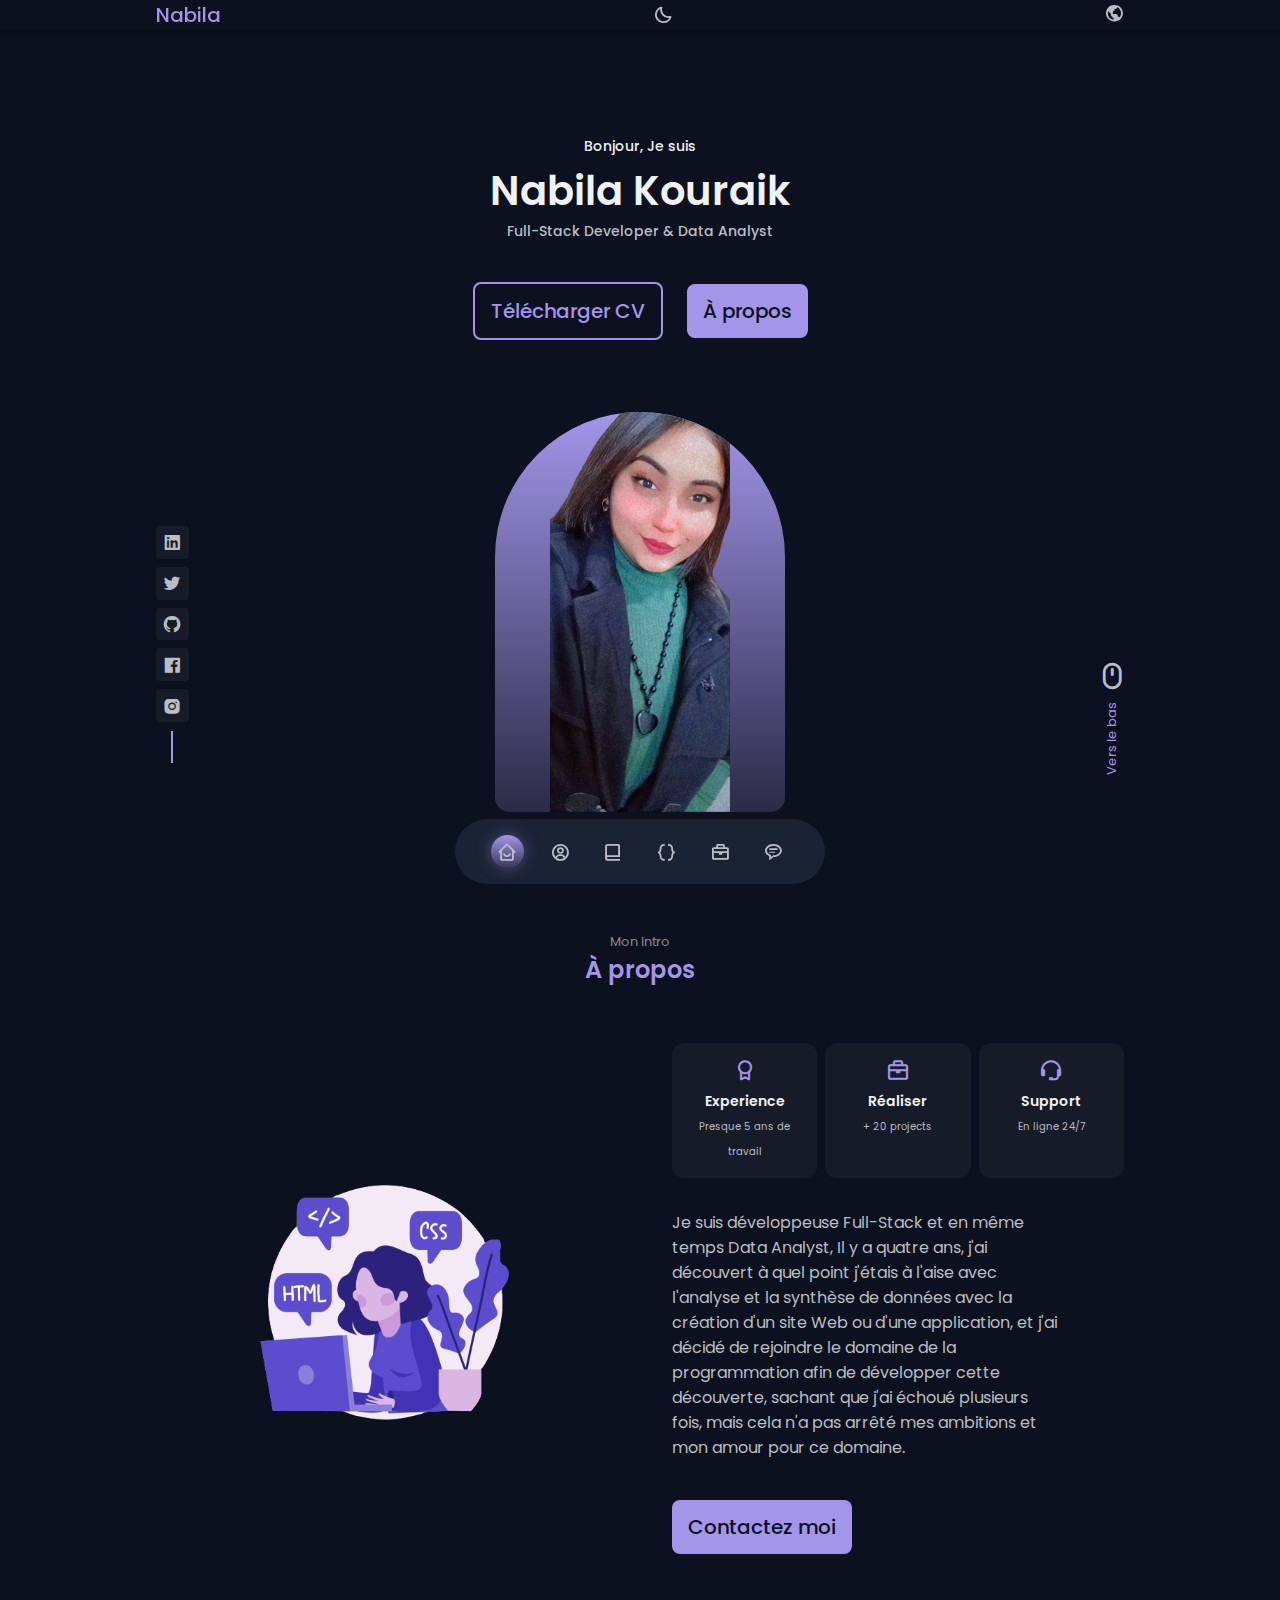
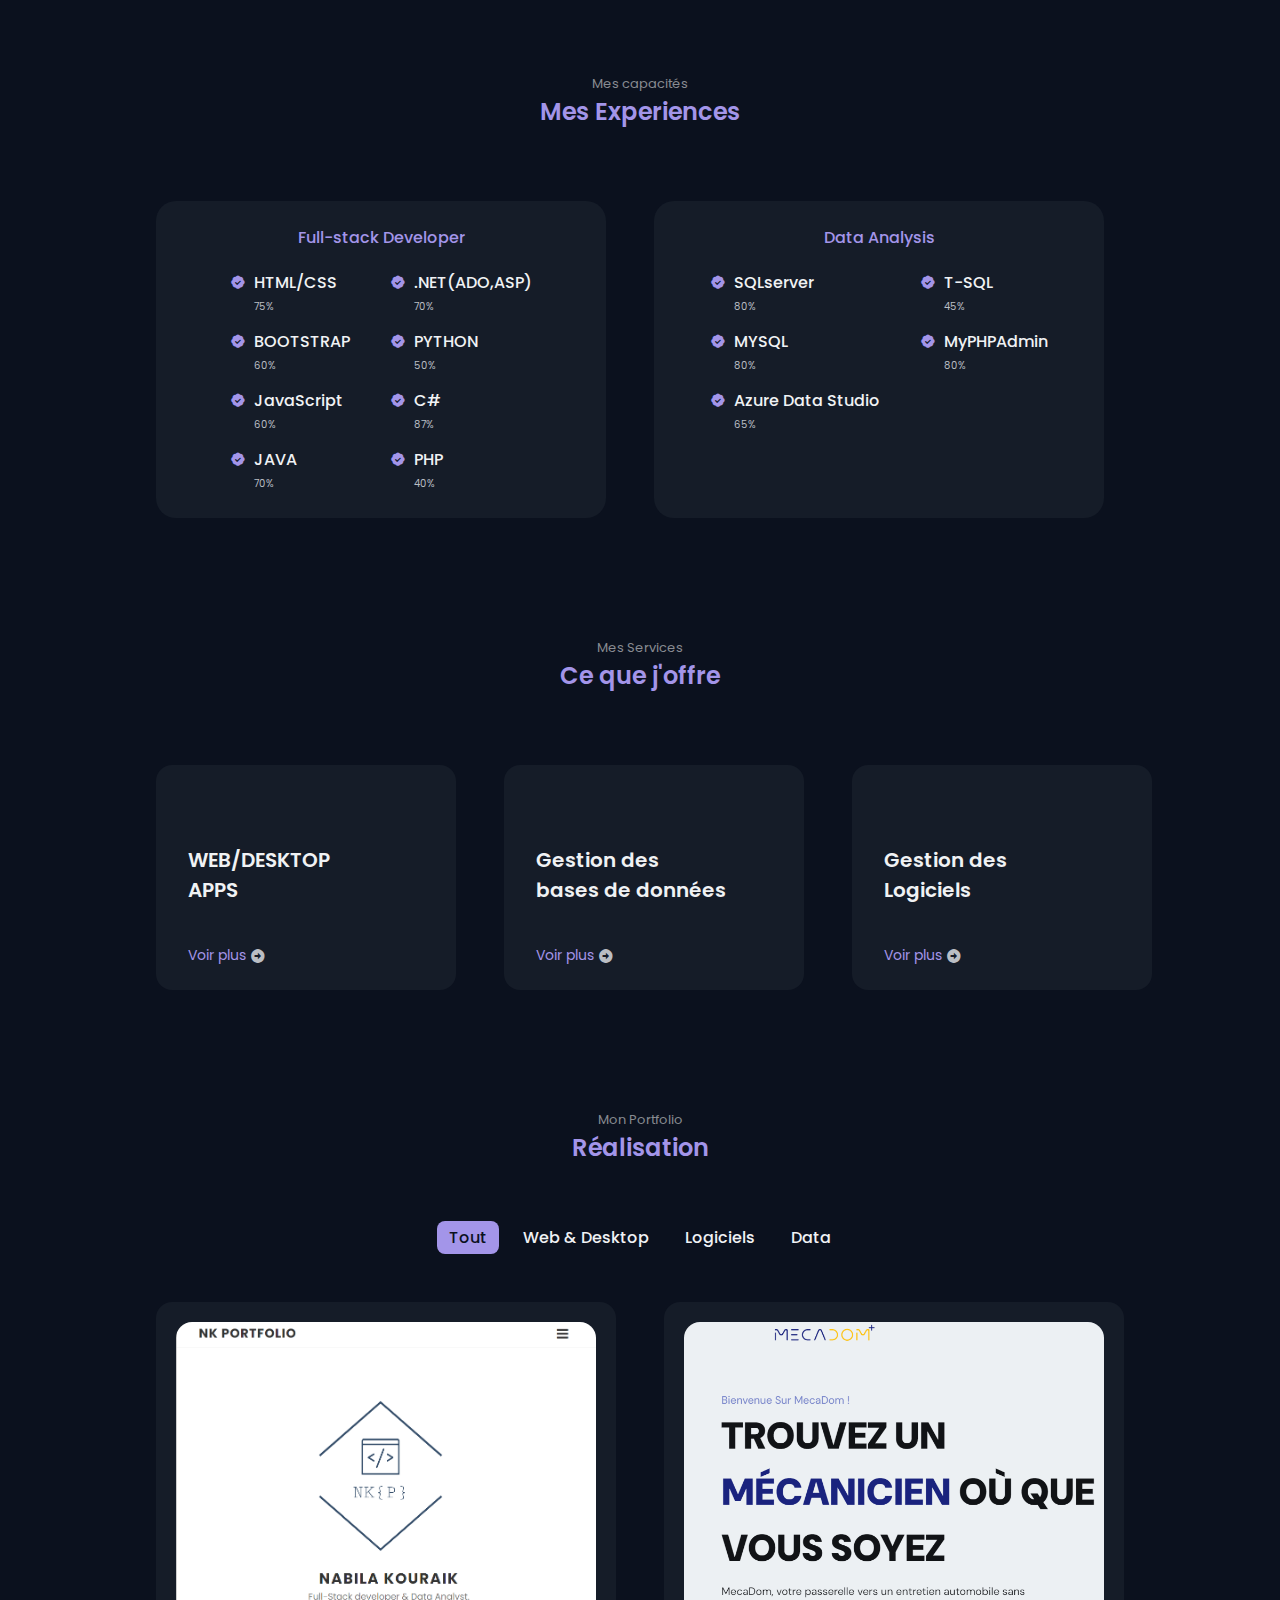
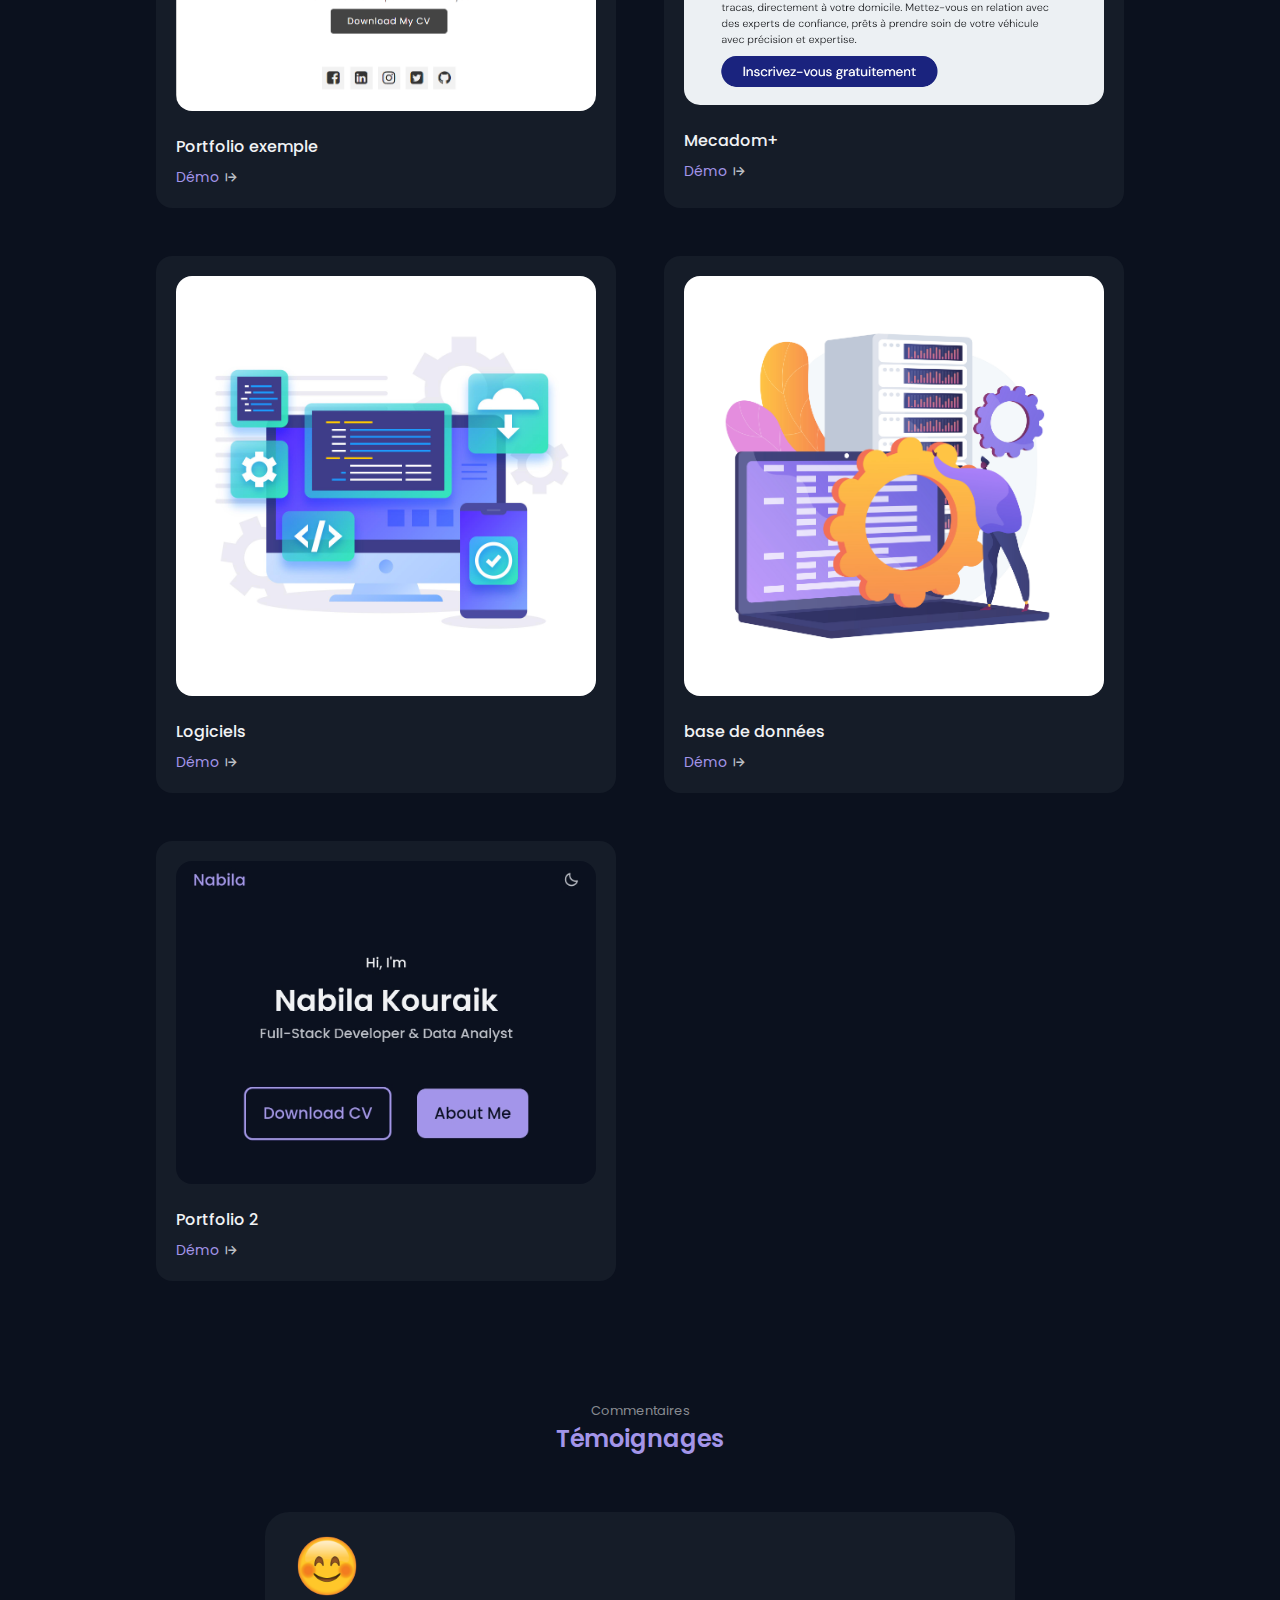
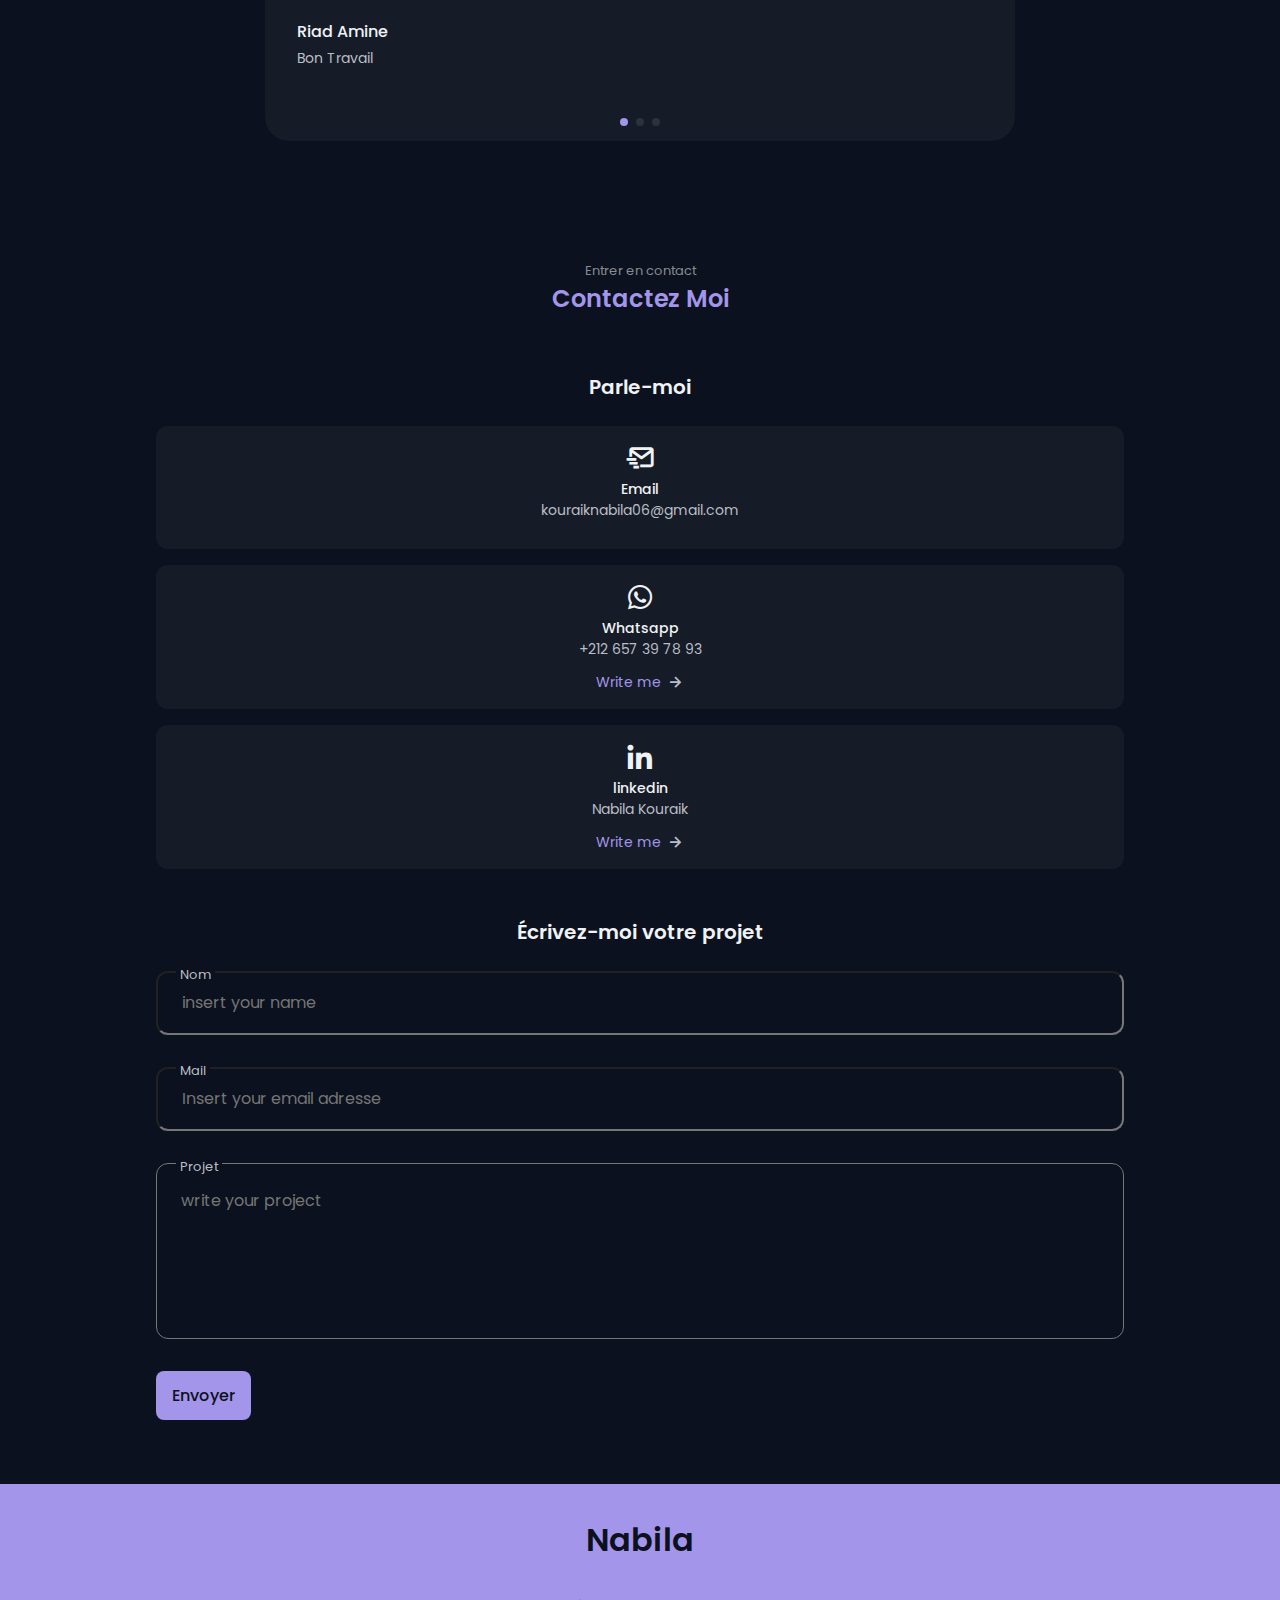
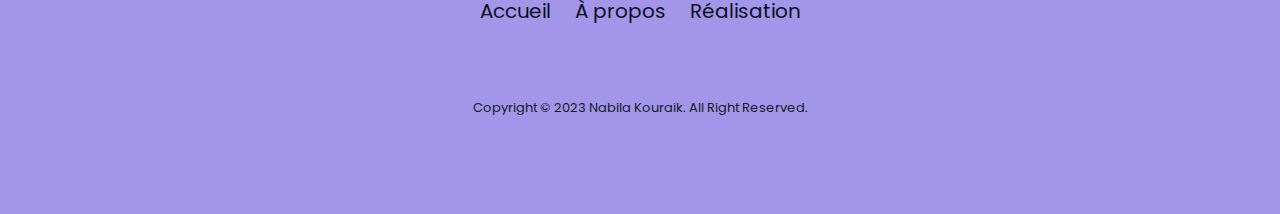
==== index_FR.html @ 8a1115d2 "last version" ====
<!DOCTYPE html>
<html>
<head>
    <meta charset='utf-8'>
    <meta http-equiv='X-UA-Compatible' content='IE=edge'>
    <title>Nabila Kouraik </title>
    <!--icons link (Boxicons) -->
    <link href='https://unpkg.com/boxicons@2.1.4/css/boxicons.min.css' rel='stylesheet'>

    <!-- swiperjs.com -->
    <link
  rel="stylesheet"
  href="https://cdn.jsdelivr.net/npm/swiper@10/swiper-bundle.min.css"
    />

   <script src="https://cdn.jsdelivr.net/npm/swiper@10/swiper-bundle.min.js"></script>

    <meta name='viewport' content='width=device-width, initial-scale=1'>
    <!--CSS-->
    <link rel='stylesheet' type='text/css' media='screen' href='style.css'>
    
</head>
<body>
    <!-- header -->
    <header class="header scroll-header" id="header">
        <nav class="nav container">
            <a href="#" class="nav__logo">Nabila</a>
            <!-- menu -->
            <div class="nav__menu">
                <ul class="nav__list">
                    <li class="nav__item">
                        <a href="#home" class="nav__link active-link">
                            <i class='bx bx-home-smile'></i>
                        </a>
                    </li>

                    <li class="nav__item">
                        <a href="#about" class="nav__link">
                            <i class='bx bx-user-circle'></i>
                        </a>
                    </li>

                    <li class="nav__item">
                        <a href="#skills" class="nav__link">
                            <i class='bx bx-book-alt'></i>
                        </a>
                    </li>

                    <li class="nav__item">
                        <a href="#services" class="nav__link">
                            <i class='bx bx-code-curly'></i>
                        </a>
                    </li>
                    
                    <li class="nav__item">
                        <a href="#work" class="nav__link">
                            <i class='bx bx-briefcase'></i>
                        </a>
                    </li>

                    <li class="nav__item">
                        <a href="#contact" class="nav__link">
                            <i class='bx bx-message-rounded-detail' ></i>
                        </a>
                    </li>
                </ul>
            </div>

            <!-- switch mode -->

            <i class='bx bx-moon change-theme' id="theme-button"></i>

            <!--switch langue-->
            <a href="index.html"><i class='bx bx-world'></i></a>

        </nav>
    </header>

    <!-- main -->
    <main class="main">
        <!-- home -->
        <section class="home section" id="home">
            <div class="home__container container grid">
                <!-- description -->
                <div class="home__data">
                    <span class="home__greeting">Bonjour, Je suis </span>
                    <h1 class="home__name">Nabila Kouraik</h1>
                    <h3 class="home__education">Full-Stack Developer & Data Analyst</h3>

                    <div class="home__buttons">
                        <a href="cvNABILAKOURAIK.pdf" download="" class="button button--ghost">
                            Télécharger CV </a>
                        <a href="#about" class="button">À propos</a>

                    </div>
                </div>

                <!-- PROFILE -->
                <div class="home__handle">
                    <img src="images/PROFILE.png" alt="ME" class="home__img">
                </div>
                  <!-- social media -->
                <div class="home__social">
                    <a href="https://www.linkedin.com/in/nabila-kouraik-6573691aa/" target="_blank" class="home__social-link"> 
                        <i class='bx bxl-linkedin-square'></i>
                    </a>
                    <a href="https://twitter.com/kouraik_nabila" target="_blank" class="home__social-link">
                        <i class='bx bxl-twitter'></i>
                    </a>
                    <a href="https://github.com/Kouraik-Nabila" target="_blank" class="home__social-link">
                        <i class='bx bxl-github'></i>
                    </a>
                    <a href="https://web.facebook.com/nabila.kouraik0000" target="_blank" class="home__social-link">
                        <i class='bx bxl-facebook-square' ></i>
                    </a>
                    <a href="https://www.instagram.com/kouraik_nabila/" target="_blank" class="home__social-link">
                        <i class='bx bxl-instagram-alt'></i>
                    </a>
                </div>
                   <!-- scroll -->
                <a href="#about" class="home__scroll">
                    <i class='bx bx-mouse home__scroll-icon'></i>
                    <span class="home__scroll-name">
                        Vers le bas</span>
                </a>
            </div>
        </section>
        <!-- about -->
        <section class="about section" id="about">
            <span class="section__subtitle">Mon Intro</span>
            <h2 class="section__title">À propos </h2>

            <div class="about__container container grid">
                <img src="images/about.png" class="about__img">

                <div class="about__data">
                    <div class="about__info">
                        <div class="about__box">
                              <!-- info -->
                            <i class='bx bx-award about__icon'></i>
                            <h3 class="about__title"> Experience </h3>
                            <span class="about__subtitle"> Presque 5 ans de travail</span>
                        </div>

                        <div class="about__box">
                            <i class='bx bx-briefcase about__icon'></i>
                            <h3 class="about__title">Réaliser</h3>
                            <span class="about__subtitle"> + 20 projects
                        </span>
                        </div>

                        <div class="about__box">
                            <i class='bx bx-support about__icon'></i>
                            <h3 class="about__title">Support</h3>
                            <span class="about__subtitle"> En ligne 24/7
                        </span>
                        </div>
                    </div>

                    <!-- description -->

                    <p class="about__description">
                        Je suis développeuse Full-Stack et en même temps Data Analyst,
                        Il y a quatre ans, j'ai découvert à quel point j'étais à l'aise avec l'analyse et la synthèse de données avec la création d'un site Web ou d'une application,
                        et j'ai décidé de rejoindre le domaine de la programmation afin de développer cette découverte, sachant que j'ai échoué plusieurs fois,
                        mais cela n'a pas arrêté mes ambitions et mon amour pour ce domaine.
                    </p>

                    <a href="#contact" class="button">Contactez moi  </a>

                </div>
            </div>
        </section>
        <!-- skills -->
        <section class="skills section" id="skills">
            <span class="section__subtitle">
                Mes capacités</span>
            <h2 class="section__title">Mes Experiences</h2> 

            <div class="skills__container container grid ">

                <!-- Full-Stack -->
                <div class="skills__content">
                    <h3 class="skills__title">Full-stack Developer</h3>
                    <div class="skills__box">
                        <div class="skills__group">
                            <div class="skills__data">
                                <i class='bx bxs-badge-check'></i>

                                <div>
                                    <h3 class="skills__name">HTML/CSS</h3>
                                    <span class="skills__level">75%</span>
                                </div>
                            </div>

                            <div class="skills__data">
                                <i class='bx bxs-badge-check'></i>

                                <div>
                                    <h3 class="skills__name">BOOTSTRAP</h3>
                                    <span class="skills__level">60%</span>
                                </div>
                            </div>

                            <div class="skills__data">
                                <i class='bx bxs-badge-check'></i>

                                <div>
                                    <h3 class="skills__name">JavaScript</h3>
                                    <span class="skills__level">60%</span>
                                </div>
                            </div>

                            <div class="skills__data">
                                <i class='bx bxs-badge-check'></i>

                                <div>
                                    <h3 class="skills__name">JAVA</h3>
                                    <span class="skills__level">70%</span>
                                </div>
                            </div>

                            
                        </div>

                        <div class="skills__group">
                            <div class="skills__data">
                                <i class='bx bxs-badge-check'></i>

                                <div>
                                    <h3 class="skills__name">.NET(ADO,ASP)</h3>
                                    <span class="skills__level">70%</span>
                                </div>
                            </div>

                            <div class="skills__data">
                                <i class='bx bxs-badge-check'></i>

                                <div>
                                    <h3 class="skills__name">PYTHON</h3>
                                    <span class="skills__level">50%</span>
                                </div>
                            </div>

                            <div class="skills__data">
                                <i class='bx bxs-badge-check'></i>

                                <div>
                                    <h3 class="skills__name">C#</h3>
                                    <span class="skills__level">87%</span>
                                </div>
                            </div>

                            <div class="skills__data">
                                <i class='bx bxs-badge-check'></i>

                                <div>
                                    <h3 class="skills__name">PHP</h3>
                                    <span class="skills__level">40%</span>
                                </div>
                            </div>

                        </div>
                    </div>
                </div>

                <!-- data -->


                <div class="skills__content">
                    <h3 class="skills__title">Data Analysis</h3>
                    <div class="skills__box">
                        <div class="skills__group">
                            <div class="skills__data">
                                <i class='bx bxs-badge-check'></i>

                                <div>
                                    <h3 class="skills__name">SQLserver</h3>
                                    <span class="skills__level">80%</span>
                                </div>
                            </div>

                            <div class="skills__data">
                                <i class='bx bxs-badge-check'></i>

                                <div>
                                    <h3 class="skills__name">MYSQL</h3>
                                    <span class="skills__level">80%</span>
                                </div>
                            </div>

                            <div class="skills__data">
                                <i class='bx bxs-badge-check'></i>

                                <div>
                                    <h3 class="skills__name">Azure Data Studio</h3>
                                    <span class="skills__level">65%</span>
                                </div>
                            </div>
                        </div>

                        <div class="skills__group">
                            <div class="skills__data">
                                <i class='bx bxs-badge-check'></i>

                                <div>
                                    <h3 class="skills__name">T-SQL</h3>
                                    <span class="skills__level">45%</span>
                                </div>
                            </div>

                            <div class="skills__data">
                                <i class='bx bxs-badge-check'></i>

                                <div>
                                    <h3 class="skills__name">MyPHPAdmin</h3>
                                    <span class="skills__level">80%</span>
                                </div>
                            </div>
                        </div>
                    </div>
                </div>

            </div>
        </section>
        <!-- services -->
        <section class="services section" id="services" >
            <span class="section__subtitle">Mes Services</span>
            <h2 class="section__title">
                Ce que j'offre</h2>

          <div class="services__container container grid">
            <div class="services__card">
                <h3 class="services__title">WEB/DESKTOP <br> APPS</h3>
                <span class="services__button">Voir plus
 
                    <i class='bx bxs-right-arrow-circle services__icon'></i>
                </span>

                <div class="services__modal">
                    <div class="services__modal-content">
                        <i class='bx bx-x services__modal-close'></i>
                        <h3 class="services__modal-title">WEB/DESKTOP APPS</h3>
                        <p class="services__modal-description">
                            Analyser, maintenir,
                            construire et installer vos Applications dans les meilleures conditions en utilisant les dernières technologies et attachées à vos données.
                        </p>
                    </div>
                </div>

            </div>

            <div class="services__card">
                <h3 class="services__title">Gestion des  <br> bases de données</h3>
                <span class="services__button">Voir plus
 
                    <i class='bx bxs-right-arrow-circle services__icon'></i>
                </span>

                <div class="services__modal">
                    <div class="services__modal-content">
                        <i class='bx bx-x services__modal-close'></i>
                        <h3 class="services__modal-title">Gestion des bases de données </h3>
                        <p class="services__modal-description">
                            Collecter, conserver et utiliser les données en toute sécurité,
                             de manière efficace et rentable.
                        </p>
                    </div>
                </div>
            </div>

            <div class="services__card">
                <h3 class="services__title">Gestion des <br> Logiciels</h3>
                <span class="services__button">Voir plus
 
                    <i class='bx bxs-right-arrow-circle services__icon'></i>
                </span>

                <div class="services__modal">
                    <div class="services__modal-content">
                        <i class='bx bx-x services__modal-close'></i>
                        <h3 class="services__modal-title">Gestion des logiciels</h3>
                        <p class="services__modal-description">
                            Gérer, améliorer et sécuriser votre Entreprise et vos Logiciels.

                        </p>
                    </div>
                </div>
            </div>

          </div>
        </section>

        <!-- work -->
        <section class="work section" id="work">
            <span class="section__subtitle">Mon Portfolio</span>
            <h2 class="section__title">Réalisation</h2>

            <div class="work__filters">
                <span class=" work__item active-work" data-filter='all'>Tout</span>
                <span class="work__item " data-filter='.web-desktop'>Web & Desktop</span>
                <span class="work__item " data-filter='.logiciels'>Logiciels</span>
                <span class="work__item " data-filter='.data'>Data</span>
            </div>

            <div class="work__container container grid">
                <div class="work__card mix web-desktop">
                    <img src="images/project1.png" class="work__img">
                    <h3 class="work__title">Portfolio exemple</h3>
                    <a href="https://portfolionk.vercel.app/" class="work__button">
                        Démo <i class='bx bx-arrow-from-left work__icon'></i>
                    </a>
                </div>
                <div class="work__card mix web-desktop">
                    <img src="images/mec2.png" class="work__img">
                    <h3 class="work__title">Mecadom+</h3>
                    <a href="https://meca-dom-plus.vercel.app/" class="work__button">
                        Démo <i class='bx bx-arrow-from-left work__icon'></i>
                    </a>
                </div>
                

                <div class="work__card mix logiciels">
                    <img src="images/projects.jpg" class="work__img">
                    <h3 class="work__title">Logiciels</h3>
                    <a href="#" class="work__button">
                        Démo <i class='bx bx-arrow-from-left work__icon'></i>
                    </a>
                </div>

                <div class="work__card mix data">
                    <img src="images/project2data.jpg" class="work__img">
                    <h3 class="work__title">base de données</h3>
                    <a href="#" class="work__button">
                        Démo <i class='bx bx-arrow-from-left work__icon'></i>
                    </a>
                </div>

                <div class="work__card mix web-desktop">
                    <img src="images/portfolio.jpg" class="work__img">
                    <h3 class="work__title">Portfolio 2</h3>
                    <a href="https://nabila-kouraik.vercel.app/" class="work__button">
                        Démo <i class='bx bx-arrow-from-left work__icon'></i>
                    </a>
                </div>

            </div>
        </section>
        <!-- testimonials -->
        <section class="testimonial section">
            <span class="section__subtitle">Commentaires</span>
            <h2 class="section__title">Témoignages</h2>

            <div class="testimonial__container container grid swiper">
                <div class="swiper-wrapper">
                    <div class="testimonial__card swiper-slide">
                        <img src="images/carou1.png" alt="" class="testimonial__img">
                        <h3 class="testimonial__name">Riad Amine</h3>
                        <p class="testimonial__description">
                            Bon Travail 
                        </p>
                    </div>
                

              
                    <div class="testimonial__card swiper-slide">
                        <img src="images/carou2.png" alt="" class="testimonial__img">
                        <h3 class="testimonial__name">Leila Naji</h3>
                        <p class="testimonial__description">
                            Bon travail, continuez
  
                        </p>
                    </div>
                

               
                    <div class="testimonial__card swiper-slide">
                        <img src="images/carou3.png" alt="" class="testimonial__img">
                        <h3 class="testimonial__name">Farouk Mark</h3>
                        <p class="testimonial__description">
                            Dieu vous aide  
                        </p>
                    </div>
                </div>

                <div class="swiper-pagination"></div>
                
            </div>
        </section>
        <!-- contact -->
        <section class="contact section" id="contact">
                <span class="section__subtitle">
                    Entrer en contact
                     </span>
                <h2 class="section__title">Contactez Moi </h2>

                <div class="contact__container container grid">
                    <div class="contact__content">
                        <h3 class="contact__title">
                            Parle-moi</h3>

                        <div class="contact__info">
                            <div class="contact__card">
                                <i class='bx bx-mail-send contact__card-icon'></i>
                                <h3 class="contact__card-title">Email</h3>
                                <span class="contact__card-data">kouraiknabila06@gmail.com</span>
                        
                            </div>

                            <div class="contact__card">
                                <i class='bx bxl-whatsapp contact__card-icon'></i>
                                <h3 class="contact__card-title">Whatsapp</h3>
                                <span class="contact__card-data">+212 657 39 78 93</span>
                                <a href="https://api.whatsapp.com/send?phone=+212679999644&text=Hello, more information!" target="_blank" class="contact__button">
                                    Write me <i class='bx bx-right-arrow-alt'></i>
                                </a>
                            </div>

                            <div class="contact__card">
                                <i class='bx bxl-linkedin contact__card-icon'></i>
                                <h3 class="contact__card-title">linkedin</h3>
                                <span class="contact__card-data">Nabila Kouraik</span>
                                <a href="https://www.linkedin.com/in/nabila-kouraik-6573691aa/" target="_blank" class="contact__button">
                                    Write me <i class='bx bx-right-arrow-alt'></i>
                                </a>
                            </div>
                        </div>
                    </div>




                    <div class="contact__content">
                        <h3 class="contact__title">Écrivez-moi votre projet</h3>
                        <form action="https://getform.io/f/84d5d382-8cdd-41c3-88ae-cf8e6313ac06" method="POST" name="Write_me" class="contact__form">
                            <div class="contact__form-div">
                                <label for="" class=" contact__form-tag">Nom</label>
                                <input type="text" required placeholder="insert your name" name="name" class="contact__form-input">
                            </div>

                            <div class="contact__form-div">
                                <label for="" class="contact__form-tag">Mail</label>
                                <input type="email" required placeholder="Insert your email adresse" name="email" class="contact__form-input">
                            </div>

                            <div class="contact__form-div contact__form-area ">
                                <label for="" class="contact__form-tag">Projet</label>
                                <textarea required name="description" id="" cols="30" rows="10"  placeholder="write your project " class="contact__form-input"></textarea>
                            </div>

                            <button type="submit" class="button">Envoyer</button>
                        </form>
                    </div>

                </div>
        </section>
    </main>

    <!-- footer -->
    <footer class="footer">
        <div class="footer__container container">
            <h1 class="footer__title">Nabila</h1>

            <ul class="footer__list">
                <li>
                    <a href="#home" class="footer__link">Accueil</a>
                </li>
                <li>
                    <a href="#about" class="footer__link">À propos</a>
                </li>
                <li>
                    <a href="#work" class="footer__link">Réalisation </a>
                </li>
            </ul>

            <span class="footer__copy">
                Copyright © 2023 Nabila Kouraik. All Right Reserved.
            </span>
            
        </div>
    </footer>

    <!--script--> 
    <script src='mixitup.min.js'></script>
    <script src='script.js'></script>
   
</body>
</html>
---- style.css ----
/*  google fonts */
@import url('https://fonts.googleapis.com/css2?family=Poppins:wght@400;500;600&display=swap');
/* variables */
/* colors : https://colors.dopely.top/color-pedia */
:root{
    --header-height: 3.5rem;
    --first-hue: 250;
    --sat: 66%;
    --lig:75%;
    --second-hue:219;
    --first-color: hsl(var(--first-hue), var(--sat), var(--lig)) ;
    --first-color-alt: hsl(var(--first-hue); var(--sat), 71%);
    --title-color: hsl(var(--second-hue), 15%, 95%);
    --text-color:hsl(var(--second-hue), 8%, 75%); 
    --text-color-light:hsl(var(--second-hue), 4%, 55%);
    --body-color: hsl(var(--second-hue), 48%, 8%);
    --container-color: hsl(var(--second-hue), 32%, 12%);

    /* fonts */

    --body-font:'Poppins', sans-serif;
    --biggest-font-size: 1.75rem;
    --h1-font-size:1.5rem ;
    --h2-font-size: 1.25rem;
    --h3-font-size:1rem ;
    --normal-font-size: .938rem;
    --small-font-size: .813rem;
    --smaller-font-size: .75rem;
    --tiny-font-size: .625rem;
    --font-medium: 500;
    --font-semibold: 600;

    /* index */

    --z-tooltip:10;
    --z-fixed: 100;
    --z-modal: 1000;

}
*{
   box-sizing: border-box;
   padding: 0;
   margin: 0;
}

html{
    scroll-behavior: smooth;
}

body,
button,
input,
textarea{
font-family: var(--body-font);
font-size: var(--normal-font-size);

}
body{
    background-color:var(--body-color);
    color: var(--text-color);
}
h1,h2,h3{
    color: var(--title-color);
    font-weight: var(--font-semibold);
}


ul{
    list-style: none;

}

a{
    text-decoration: none;

}
button{
    cursor: pointer;
    border: none;
    outline: none;
}

img{
    max-width: 100%;
    height: auto;
}
  /* classes */

  .container{
    max-width: 968px;
    margin-left: 1rem;
    margin-right: 1rem;
  }

  .grid{
    display: grid;
    gap: 1.25rem;

  }

  .main{
    overflow: hidden;

  }

  .section{
    padding: 4.5rem 0 1rem;
  }

  .section__title,
  .section__subtitle{
    text-align: center;
  }

  .section__title{
    font-size: var(--h2-font-size);
    color: var(--first-color);
    margin-bottom: 2rem;
  }

  .section__subtitle{

    display: block;
    font-size: var(--smaller-font-size);
    color: var(--text-color-light);
    
  }

/* header  */

   .header{
    position: fixed;
    top: 0;
    left: 0;
    width: 100%;
    background-color: var(--body-color);
    z-index:var(--z-fixed) ;

     }

     .nav{
        height: var(--header-height);
        display: flex;
        justify-content: space-between;
        align-items: center;

     }

     .nav__logo{
        color: var(--first-color);
        font-weight: var(--font-medium);
        transition: .4s;

     }

     .nav__logo:hover{
        color: var(--first-color-alt);

     }

     .nav__menu{
        position: fixed;
        bottom: 1rem;
        background-color: hsla(var(--second-hue), 32%, 16%, .9);
        width: 90%;
        border-radius: 4rem;
        padding: 1rem 2.25rem;
        backdrop-filter: blur(10px);

     }


     .nav__list{
        display: flex;
        justify-content: space-between;
        align-items: center;

     }

     .nav__link{
        color: var(--text-color);
        font-size: 1.25rem;
        padding: .4rem ;
        display: flex;
        border-radius: 5rem;

     }


     .active-link{
        background: linear-gradient(180deg,
                    hsla(var(--first-hue), var(--sat), var(--lig), 1),
                    hsla(var(--first-hue), var(--sat), var(--lig), .2)
                    );
        box-shadow: 0 0 16px hsla(var(--first-hue), var(--sat), var(--lig), .4);
        color: var(--title-color);
     }



     .scroll-header{
      box-shadow: 0 4px 4px hsla(0, 0%, 4%, .3);
     }


      /* home */
      .home__container{
        position: relative;
        row-gap: 4.5rem;
        padding-top: 2rem;

      }

      .home__data {
        text-align: center;

      }

      .home__greeting,
      .home__education{
        font-size: var(--small-font-size);
        font-weight: var(--font-medium);
      }

      .home__greeting{
        display: block;
        color: var(--title-color);
        margin-bottom: .25rem;
      }

      .home__education{
        color: var(--text-color);
        margin-bottom: 2.5rem;

      }

      .home__name{
        font-size: var(--biggest-font-size);
      }

      .home__img{
        width: 140px;

      }

      .home__handle{
       justify-self: center;
       width: 190px;
       height: 293px;
       background: linear-gradient(180deg, 
                   hsla(var(--first-hue), var(--sat), var(--lig), 1),
                   hsla(var(--first-hue), var(--sat), var(--lig), .2)
                   );
       border-radius: 10rem 10rem 1rem 1rem;
       display: flex;
       align-items: flex-end;
       justify-content: center;
       overflow: hidden;
      }

      .home__buttons{
        display: flex;
        justify-content: center;
        align-items: center;
        gap: 1.5rem;
      }

      .home__social,
      .home__scroll{
        position: absolute;

      }

      .home__social{
        bottom: 5rem;
        left: 0;
        display: grid;
        row-gap: .5rem;
      }

      .home__social-link{
        width: max-content;
        background-color: var(--container-color);
        color: var(--first-color);
        padding: .25rem;
        border-radius: .25rem;
        display: flex;
        font-size: 1rem;
        transition: .4s;
      }


      .home__social-link:hover{
        background-color: var(--first-color);
        color: #fff;
      }

      .home__social::after{
        content: '';
        width: 32px;
        height: 2px;
        background-color: var(--first-color);
        transform: rotate(90deg) translate(16px, 3px);
      }

      .home__scroll{
        color: var(--first-color);
        right: -1.5rem;
        bottom: 4rem;
        display: grid;
        row-gap: 2.25rem;
        justify-items: center;
      }

      .home__scroll-icon{
        font-size: 1.25rem;
      }


      .home__scroll-name{
        font-size: var(--smaller-font-size);
        transform: rotate(-90deg);
      }


      .button{
        display: inline-block;
        background-color: var(--first-color);
        color: var(--body-color);
        padding: .75rem 1rem;
        border-radius: .5Rem;
        font-weight: var(--font-medium);
        transition: .4s;
      }

      .button:hover{
        background-color: var(--first-color);
        color: var(--body-color);
      }
      .button--ghost{
        background-color: transparent;
        border: 2px solid var(--first-color);
        color: var(--first-color);
      }

/* about section  */
      
        .about__container{
          row-gap: 2.5rem;        
        }

        .about__img{
          width: 220px;
          border-radius: 1.5rem;
          justify-self: center;
        }

        .about__data{
          text-align: center;
        }

        .about__info{
          display: grid;
          grid-template-columns: repeat(3, 1fr);
          gap: .5rem;
          margin-bottom: 2rem;

        }

        .about__box{
          background-color: var(--container-color);
          border-radius: .75rem;
          padding: .75rem .5rem;

        }


        .about__icon{
          font-size: 1.5rem;
          color: var(--first-color);
          margin-bottom: .5rem;

        }


        .about__title{
          font-size: var(--small-font-size);

        }

        .about__subtitle{
          font-size: var(--tiny-font-size);
        }

        .about__description{
          margin-bottom: 2rem;
        }

        /* skills */

        .skills__container{
          row-gap: 2rem;
          padding-top: 1rem;
        }

        .skills__content{
          background-color: var(--container-color);
          padding: 1.5rem;
          border-radius: 1.25rem;

        }

        .skills__title{
          font-size: var(--normal-font-size);
          font-weight: var(--font-medium);
          color: var(--first-color);
          text-align: center;
          margin-bottom: 1.5rem;

        }

        .skills__box{
          display: flex;
          justify-content: center;
          column-gap: 2.5rem;

        }

        .skills__group{
          display: grid;
          align-content: flex-start;
          row-gap: 1rem;
        }

        .skills__data{
          display: flex;
          column-gap: .5rem;

        }

        .skills  .bxs-badge-check{
          font-size: 1rem;
          color: var(--first-color);
        }

        .skills__name{
          font-size: var(--normal-font-size);
          font-weight: var(--font-medium);
          line-height: 18px;
        }

        .skills__level{
          font-size: var(--tiny-font-size);
        }

        /* services */

        .services__container{
          grid-template-columns: repeat(2, 1fr);
          gap: 1.5rem;
          padding-top: 1rem;
        }

        .services__card{
          background-color: var(--container-color);
          padding: 3rem 1.5rem 1.5rem;
          border-radius: 1rem;

        }

        .services__title{
          font-size: var(--h3-font-size);
          margin-bottom: 2.5rem;
        }

        .services__button{
          color: var(--first-color);
          font-size: var(--small-font-size);
          display: flex;
          align-items: center;
          column-gap: .25rem;
          cursor: pointer;
        }

        .services__button:hover .services__icon{
          transform: translateX(.25rem);
        }

        .services__icon{
          font-size: 1rem;
          transition: .5s;
        }

        /* services modal */
        .services__modal{
          position: fixed;
          inset: 0;
          background-color: hsla(var(--second-hue), 28%, 16%, .7);
          padding: 2rem 1rem;
          display: grid;
          place-items: center;
          visibility: hidden;
          opacity:0 ;
          transition: .4s;
          z-index: var(--z-modal);
        }

        .services__modal-content{
          position: relative;
          background-color: var(--body-color);
          padding: 4.5rem 1.5rem 2.5rem;
          border-radius: 1.5rem;
        }

        .services__modal-title,
        .services__modal-description{
        text-align: center;
        }

        .services__modal-title{
          font-size: var(--h3-font-size);
          color: var(--first-color);
          margin-bottom: 1rem;
        }

        .services__modal-description{
          font-size: var(--small-font-size);
          margin-bottom: 2rem;
        }
   

        .services__modal-close{
          position: absolute;
          top: 1.5rem;
          right: 1.5rem;
          font-size: 1.5rem;
          color: var(--first-color);
          cursor: pointer;
        }


        .active-modal{
          opacity: 1;
          visibility: visible;
        }

        /* work */
        .work__container{
          padding-top: 1rem;
        }

        .work__filters{
          display: flex;
          justify-content: center;
          align-items: center;
          column-gap: .75rem;
          margin-bottom: 2rem;
        }

        .work__item{
          cursor: pointer;
          color: var(--title-color);
          padding: .25rem .75rem;
          font-weight: var(--font-medium);
          border-radius: .5rem;
        }


        .work__card{
          background-color: var(--container-color);
          padding: 1rem;
          border-radius: 1rem;
        }

        .work__img{
          border-radius: 1rem;
          margin-bottom: .75rem;
        }

        .work__title{
          font-size: var(--normal-font-size);
          font-weight: var(--font-medium);
          margin-bottom: .25rem;
        }

        .work__button{
          width: max-content;
          color: var(--first-color);
          font-size: var(--small-font-size);
          display: flex;
          align-items: center;
          column-gap: .25rem;
        }

        .work__button:hover{
          transform: translateX(.25rem);
        }

        .work__icon{
          font-size: 1rem;
          transition: .4s;
        }

        .active-work{
          background-color: var(--first-color);
          color: var(--body-color);
        }

        /* testimonials */

        .testimonial__card{
          background-color: var(--container-color);
          padding: 1.25rem 1.5rem;
          border-radius: 1.5rem;
          margin-bottom: 3rem;
        }

        .testimonial__img{
          width: 60px;
          border-radius: 3rem;
          margin-bottom: 1rem ;
        }

        .testimonial__name{
          font-size: var(--normal-font-size);
          font-weight: var(--font-medium);
          margin-bottom: .25rem;
        }
        .testimonial__description{
          font-size: var(--small-font-size);
        }


        .swiper-pagination-bullet{
           background-color: var(--text-color-light);
           
        }

        .swiper-pagination-bullet-active{
          background-color: var(--first-color);
        }

        /* contact */

        .contact__container{
          row-gap: 3rem;
          padding-bottom: 3rem;
        }

        .contact__title{
          text-align: center;
          font-size: var(--h3-font-size);
          margin-bottom: 1.5rem;
        }

        .contact__info{
          display: grid;
          gap: 1rem;

        }

        .contact__card{
          background-color: var(--container-color);
          padding: 1rem;
          border-radius: .75rem;
          text-align: center;
        }

        .contact__card-icon{
          font-size: 2rem;
          color: var(--title-color);
          margin-bottom: .25rem;
        }

        .contact__card-title,
        .contact__card-data{
          font-size: var(--small-font-size);
        }

        .contact__card-title{
          font-weight: var(--font-medium);
        }

        .contact__card-data{
          display: block;
          margin-bottom: .75rem;

        }

        .contact__button{
          color: var(--first-color);
          font-size: var(--small-font-size);
          display: flex;
          align-items: center;
          justify-content: center;
          column-gap: .25rem;
        }

        .contact__button:hover .contact__button-icon{
          transform: translateX(.25rem);
        }

        .contact__button-icon{
          font-size: 1rem;
          transition: .4s;
        }

        .contact__form-div{
          position: relative;
          margin-bottom: 2rem;
          height: 4rem;

        }

        .contact__form-input{
          position: absolute;
          top: 0;
          left: 0;
          width: 100%;
          height: 100%;
          border-radius: 2px solid var(--text-color-light);
          background: none;
          color: var(--text-color);
          outline: none;
          padding: 1.5rem ;
          border-radius: .75rem;
          z-index: 1;
        }

        .contact__form-tag{
          position: absolute;
          top: -10px;
          left: 1.25rem;
          font-size: var(--smaller-font-size);
          padding: .25rem;
          background-color: var(--body-color);
          z-index: 10;
        }

        .contact__form-area{
          height: 11rem;

        }

        .contact__form-area textarea{
          resize: none;
          
        }

        /* footer */
        .footer{
          background-color: var(--first-color);
        }

        .footer__container{
          padding: 2rem 0 6rem;
        }

        .footer__title,
        .footer__link{
          color: var(--body-color);
        }
        .footer__title{
          text-align: center;
          margin-bottom: 2rem;
        }

        .footer__list{
          display: flex;
          justify-content: center;
          column-gap: 1.5rem;
          margin-bottom: 2rem;
        }

        .footer__copy{
          display: block;
          margin-top: 4.5rem;
          color: var(--container-color);
          text-align: center;
          font-size: var(--smaller-font-size);
        }

        /* scroll */

        ::-webkit-scrollbar{
          width: .6rem;
          border-radius: .5rem;
          background-color: hsl(var(--second-hue), 8%, 38%);
        }

        ::-webkit-scrollbar-thumb{
          background-color: hsl(var(--second-hue), 8%, 26%);
          border-radius: .5rem;
        }

        ::-webkit-scrollbar-thumb:hover{
          background-color: hsl(var(--second-hue), 8%, 20%);
        }
        


        /* theme */
        .change-theme{
          font-size: 1.25rem;
          cursor: pointer;
          transition: .3s;
        }

        .change-theme:hover{
          color: var(--first-color);
        }

        body.light-theme{
          --title-color: hsl(var(--second-hue), 15%, 15%);
          --text-color:hsl(var(--second-hue), 8%, 35%);
          --body-color: hsl(var(--second-hue), 100%, 99%);
          --container-color: #fff;
        }

        .light-theme .scroll-header{
          box-shadow: 0 2px 4px hsla(0, 0%, 1%, .1);
        }

        .light-theme .nav__menu{
          background-color: hsla(var(--second-hue), 32%, 90%, .8);
        }

        .light-theme .section__subtitle{
          color: var(--text-color);
        }

        .light-theme .home__social-link{
          box-shadow: 0 2px 8px hsla(var(--second-hue), 48%, 8%, .1);
        }


        .light-theme .home__social::after{
          background-color: var(--title-color);
        }

        .light-theme .home__social-link,
        .light-theme .home__scroll,
        .light-theme .button,
        .light-theme .button:hover,
        .light-theme .active-work,
        .light-theme .footer__title,
        .light-theme .footer__link,
        .light-theme .footer__copy{
          color: var(--title-color);
        }

        .light-theme .about__box{
          box-shadow: 0 2px 8px hsla(var(--second-hue), 48%, 8%, .1);
        }
        .light-theme .skills__content,
        .light-theme .services__card,
        .light-theme .work__card,
        .light-theme .testimonial__card,
        .light-theme .contact__card{
          box-shadow: 0 2px 16px hsla(var(--second-hue), 48%, 8%, .1);
        }



        .light-theme::-webkit-scrollbar{
          background-color: hsl(var(--second-hue), 8%, 66%);
        }

        .light-theme::-webkit-scrollbar-thumb{
          background-color: hsl(var(--second-hue), 8%, 54%);
        }


 /* responsive */
@media screen and (min-width: 968px) {
    :root{
           --biggest-font-size: 2.5rem;
           --h1-font-size:2.25rem ;
           --h2-font-size: 1.5rem;
           --h3-font-size:1.25rem ;
           --normal-font-size: 1rem;
           --small-font-size: .875rem;
           --smaller-font-size: .813rem;
        }
   
   }


@media screen and (max-width: 320px) {
  .nav__menu{
     padding : 1rem 1.5rem;
  }

  .home__buttons{
    flex-direction: column;
  }

  .home__handle{
    width: 150px;
    height: 253px;
  }

  .home__img{
    width: 130px;
  }

  .about__info{
    grid-template-columns: repeat(2, 1fr);
  }
  .skills__box{
    column-gap: 1rem;

  }

  .skills__name{
    font-size: var(--small-font-size);
  }

  .services__container{
    grid-template-columns: 145px;
    justify-content: center;
  }

  .work__item{
    font-size: var(--small-font-size);
  }

  .work__filters{
    column-gap: .25rem;
  }
 
}


@media screen and (min-width: 992px) {
  .container{
    margin-left: auto;
    margin-right: auto;
  }

  .section{
    padding: 6.5rem 0 1rem;
  }

  .section__title{
    margin-bottom: 3.5rem;
  }

  .nav{
    height: calc(var(--header-height)+1rem);
  }
  .home__handle{
    width: 290px;
    height: 400px;
  }

  .home__img{
    width: 180px;

  }

  .home__social-link{
    padding: .4rem;
    font-size: 1.25rem;

  }

  .home__social::after{
    transform: rotate(90deg) translate(16px, 0);
  }

  .home__scroll-icon{
    font-size: 2rem;
  }

  .about__container{
    grid-template-columns: repeat(2, 1fr);
    align-items: center;
    column-gap: 4rem;
  }

  .about__img{
    width: 350px;
  }

  .about__data{
    text-align: initial;
  }

  .about__info{
    justify-content: initial;
  }
  .about__box{
    text-align: center;
    padding: 1rem 1.5rem ;
  }

  .about__description{
    padding: 0 4rem 0 0;
    margin-bottom: 2.5rem;
  }

  .skills__container{
    grid-template-columns: repeat(2,450px);
    column-gap: 3rem;
  }


  .services__container{
    grid-template-columns: repeat(3, 300px);
    column-gap: 3rem;
  }

  .services__card{
    padding: 5rem 2rem 1.5rem;
  }

  .work__container{
    grid-template-columns: repeat(2,1fr);
    gap: 3rem;
  }
  .work__card{
    padding: 1.25rem;
  }
  .work__img{
    margin-bottom: 1rem;
  }
  .work__title{
    margin-bottom: .5rem;
  }

  .testimonial__container{
    width: 750px;
  }
  .testimonial__card{
    padding: 1.5rem 2rem;
  }

  .nav__menu{
    width: 370px;
    left: 0;
    right: 0;
    margin: 0 auto;
  }
}

a,i{
  text-decoration: none;
 color: var(--text-color);
 font-size:1.25rem ;
}

a,i:hover{
  color: var(--first-color);
}
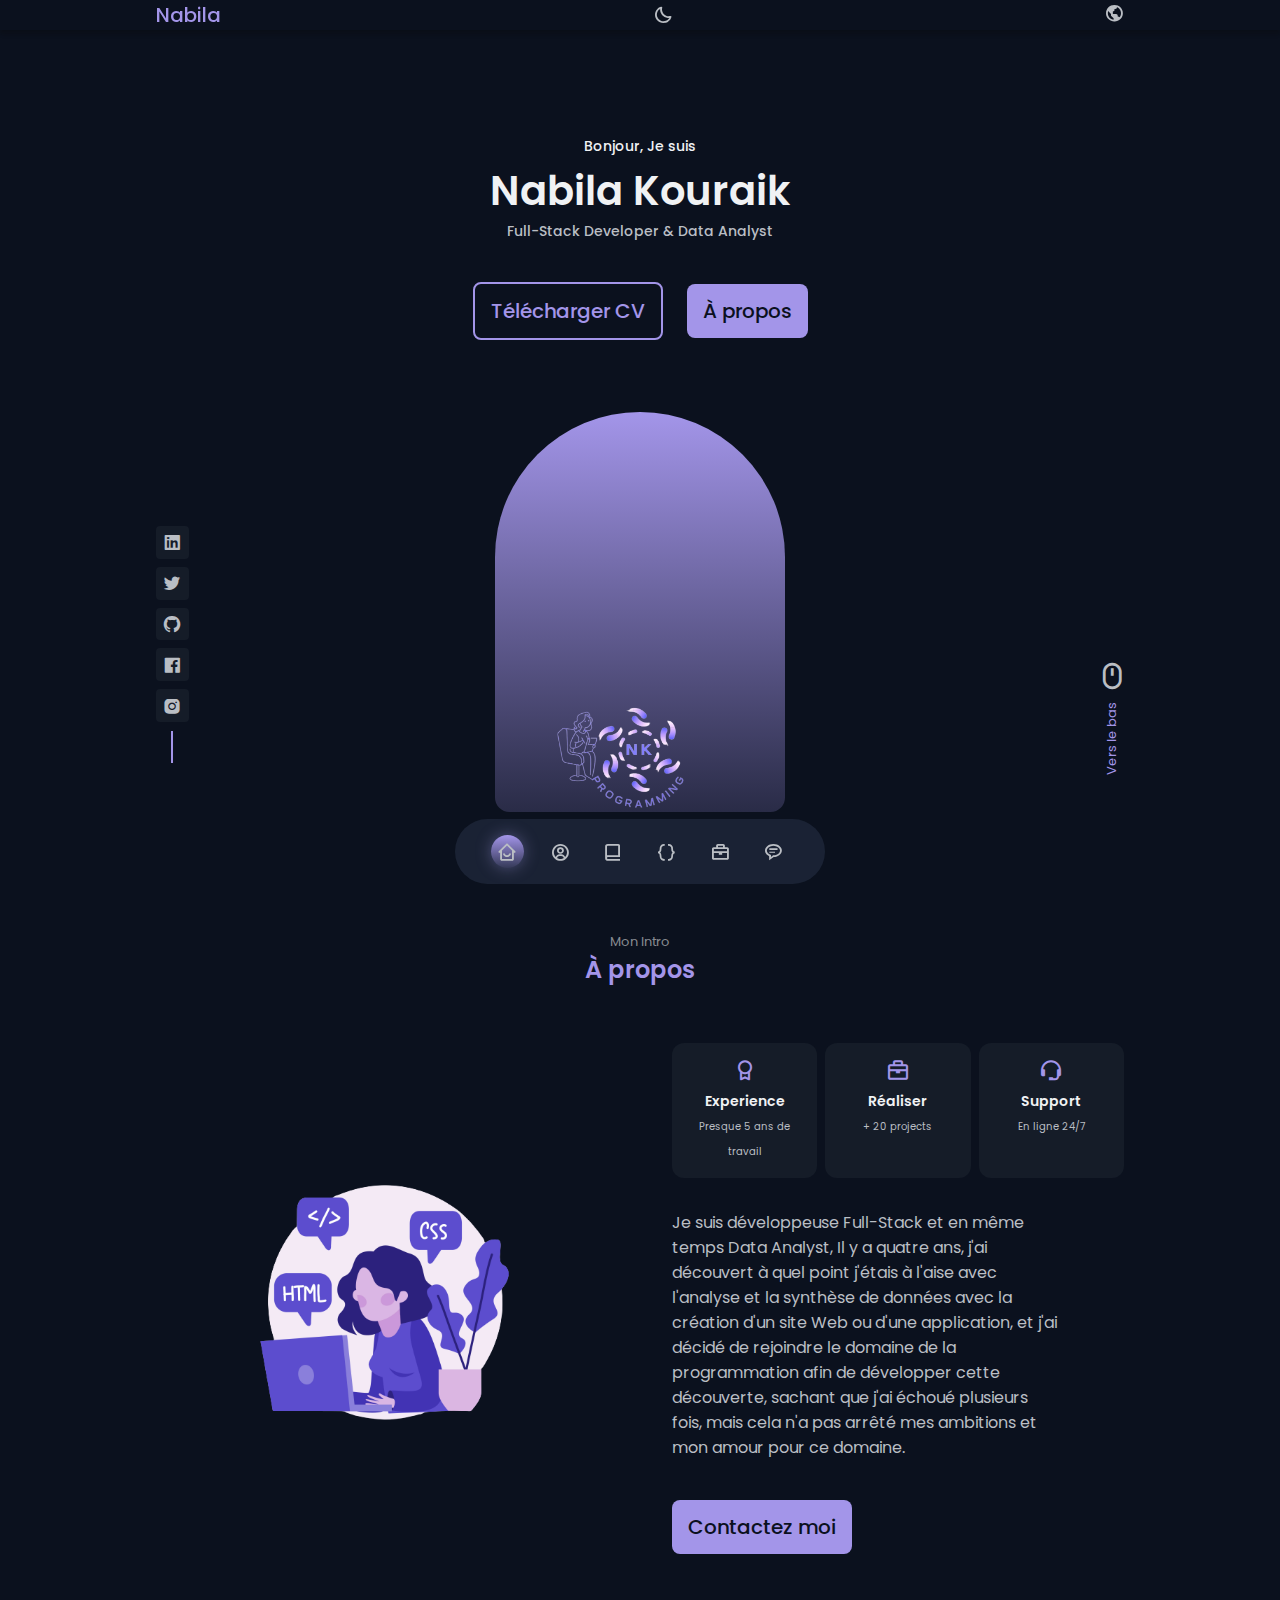
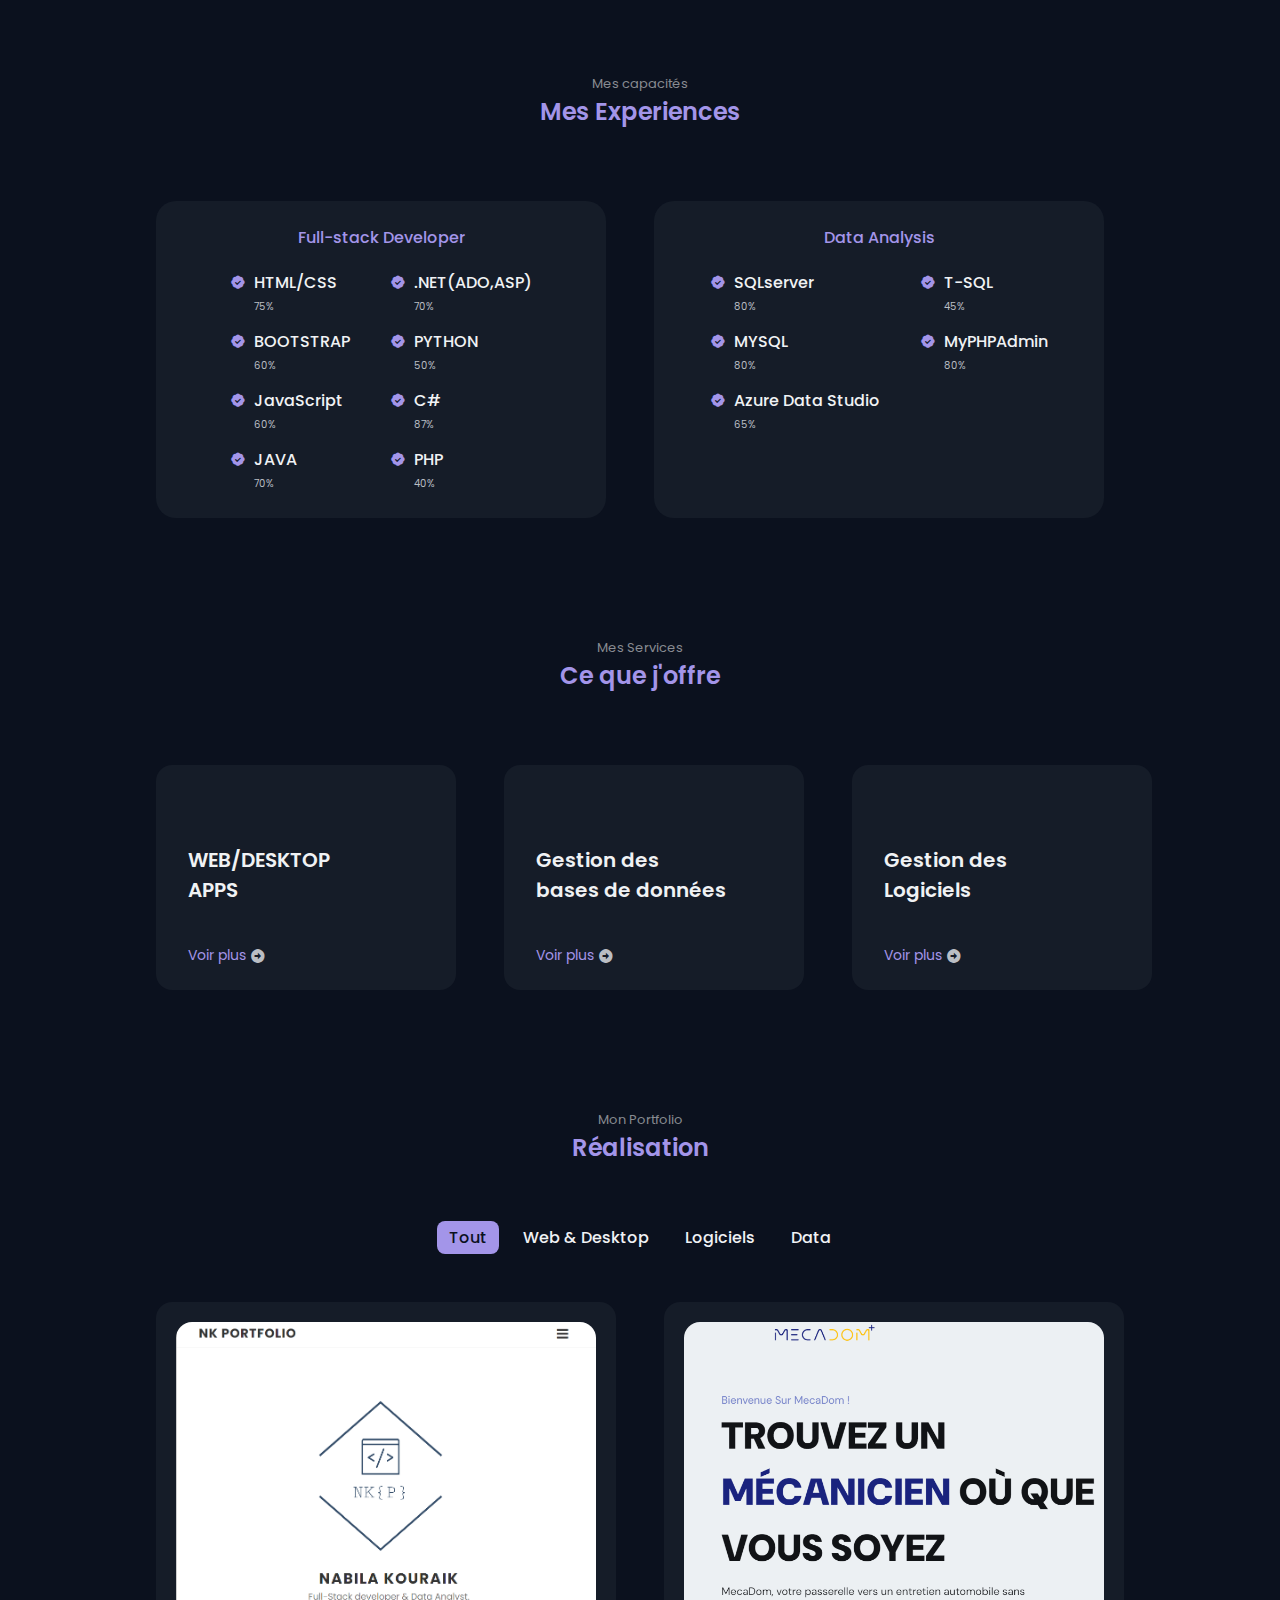
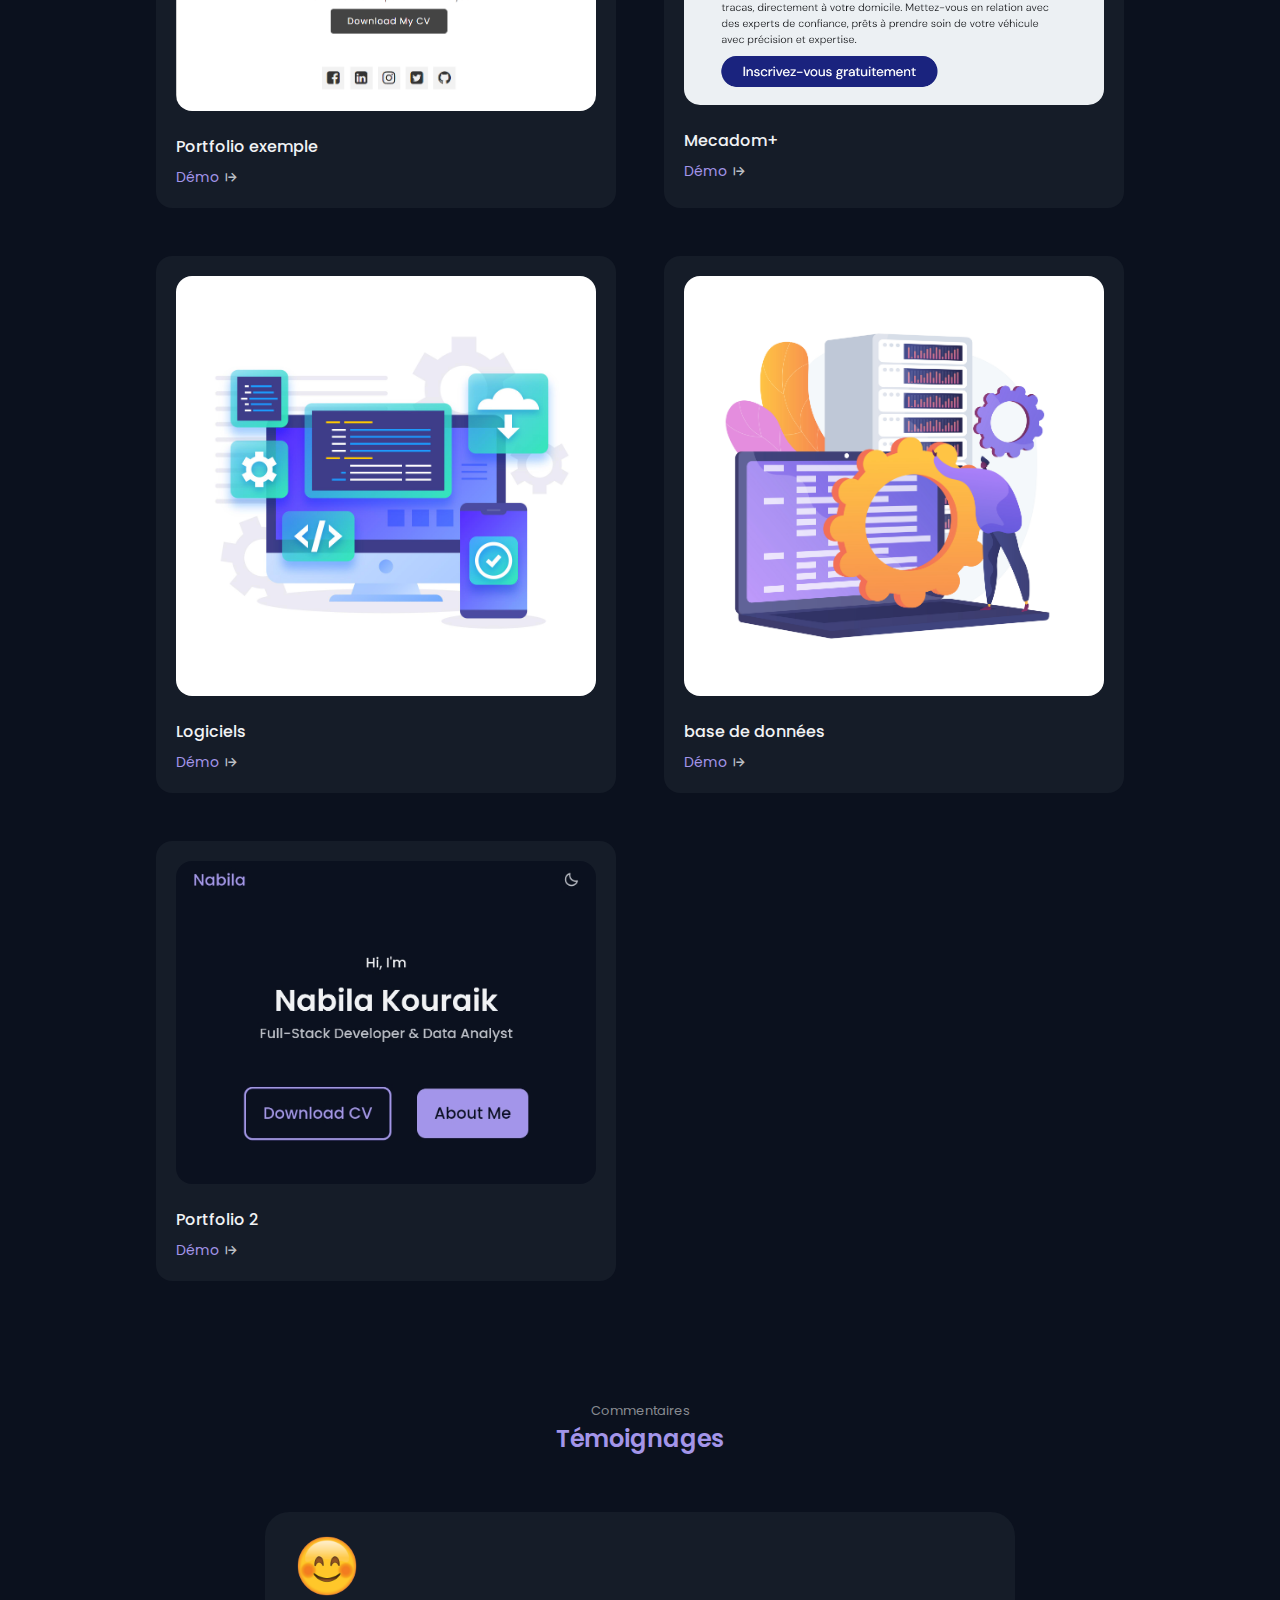
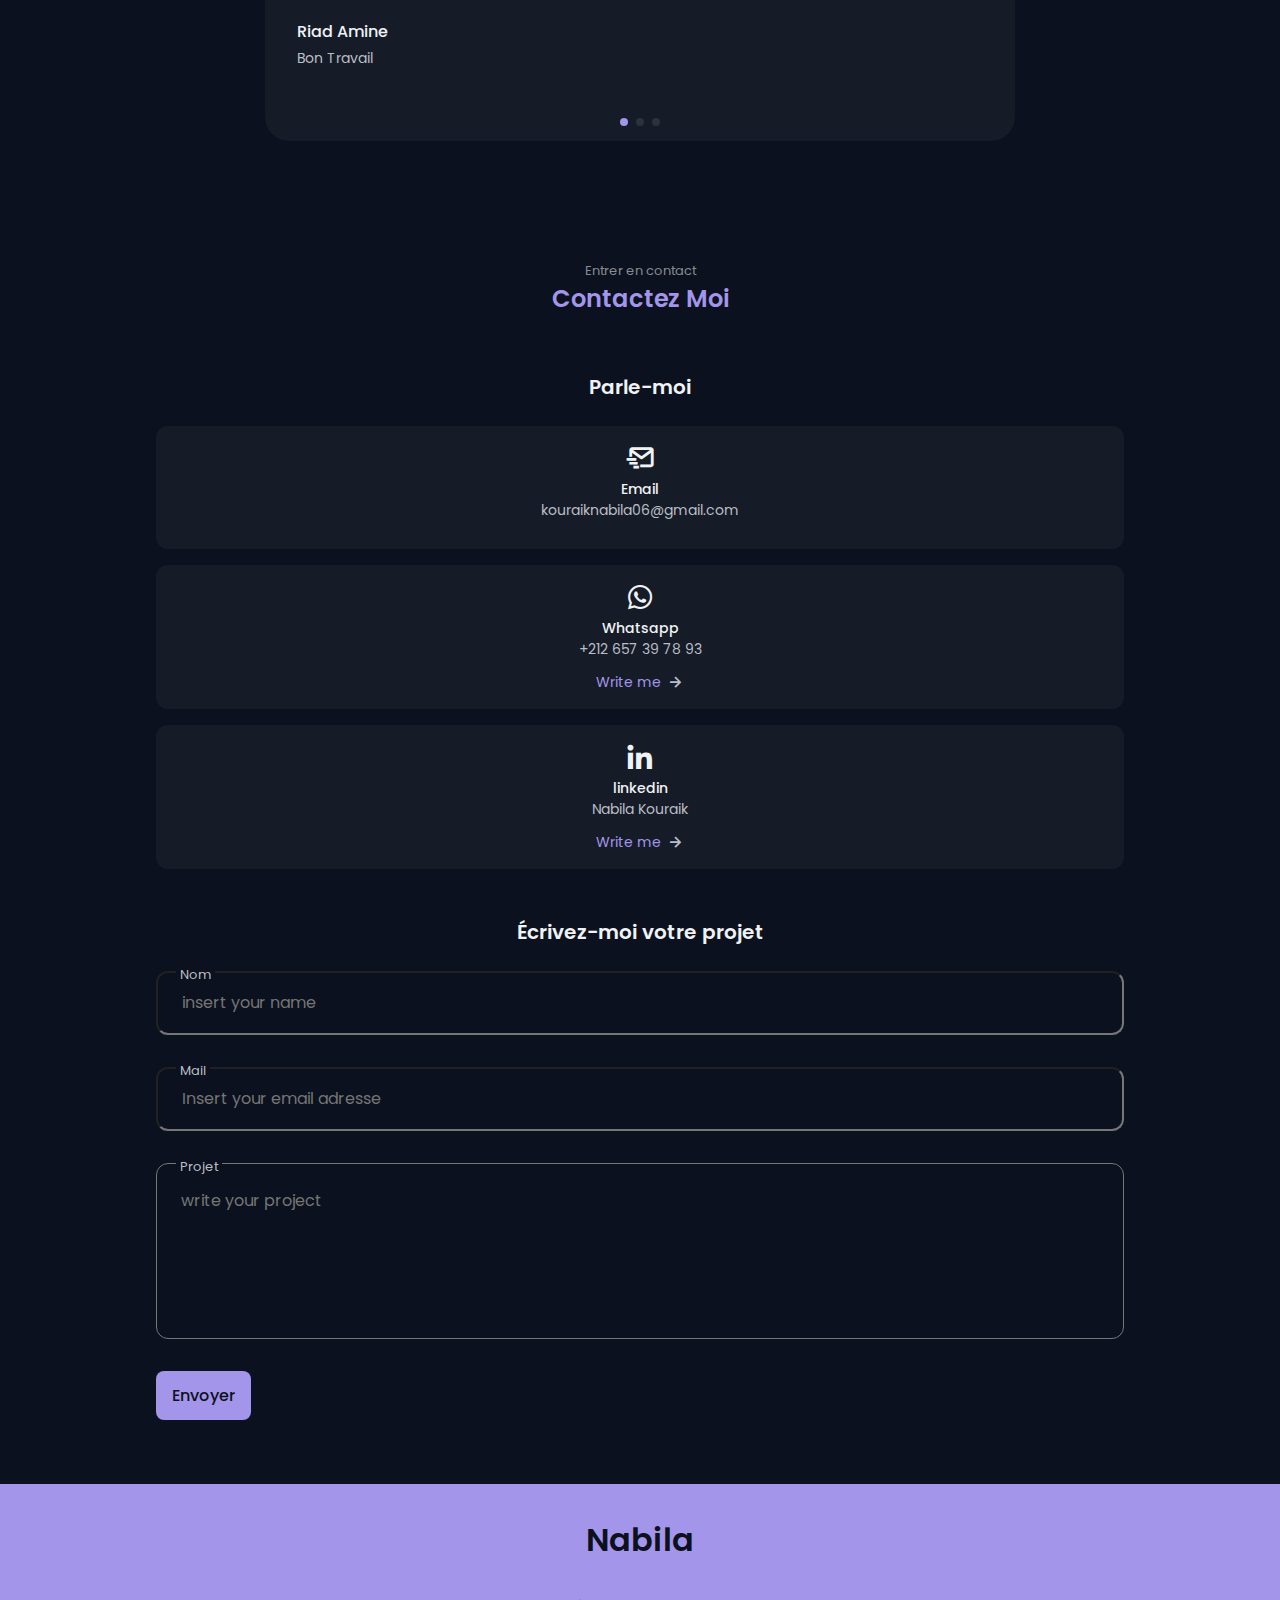
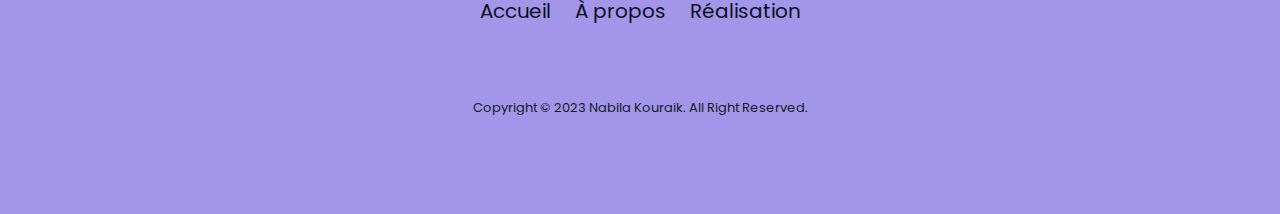
==== commit 82c72c35: "edited" ====
--- a/index_FR.html
+++ b/index_FR.html
@@ -97,7 +97,7 @@
 
                 <!-- PROFILE -->
                 <div class="home__handle">
-                    <img src="images/PROFILE.png" alt="ME" class="home__img">
+                    <img src="images/logo_-removebg-preview.png" alt="ME" class="home__img">
                 </div>
                   <!-- social media -->
                 <div class="home__social">
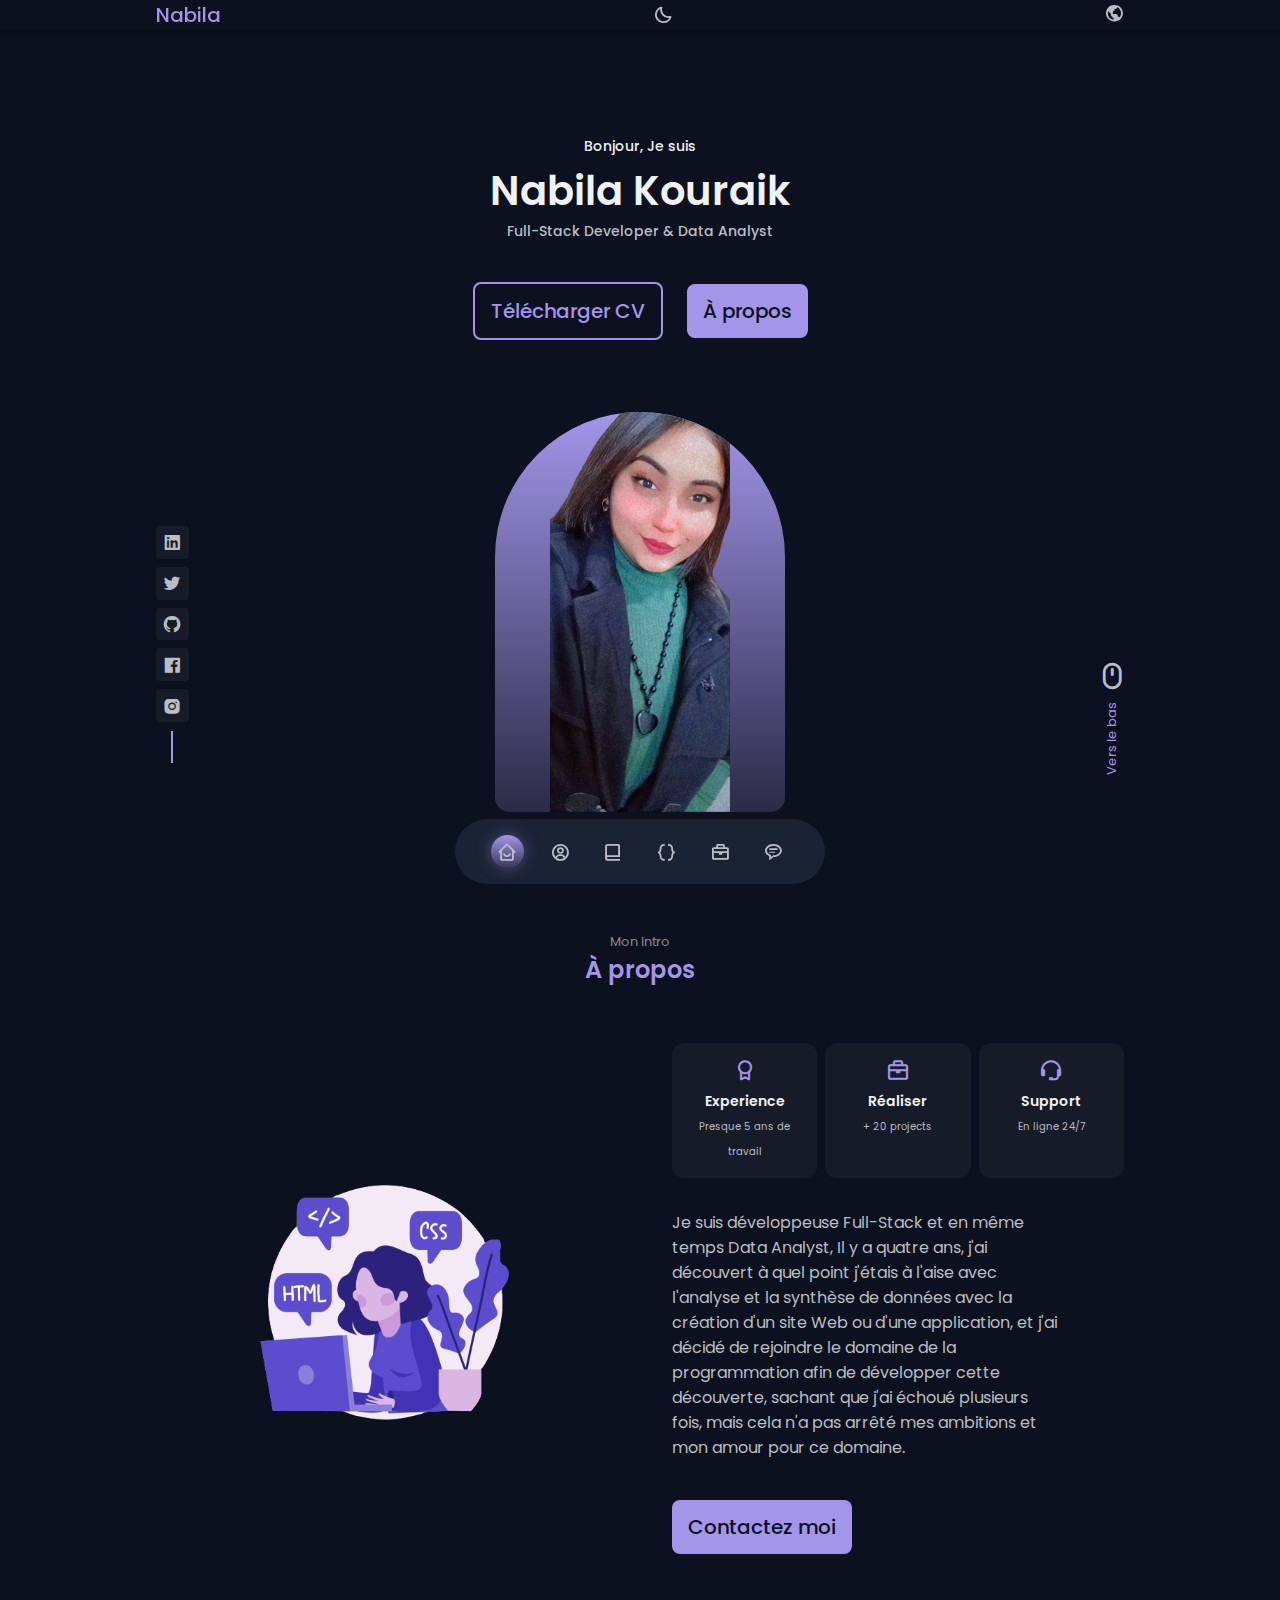
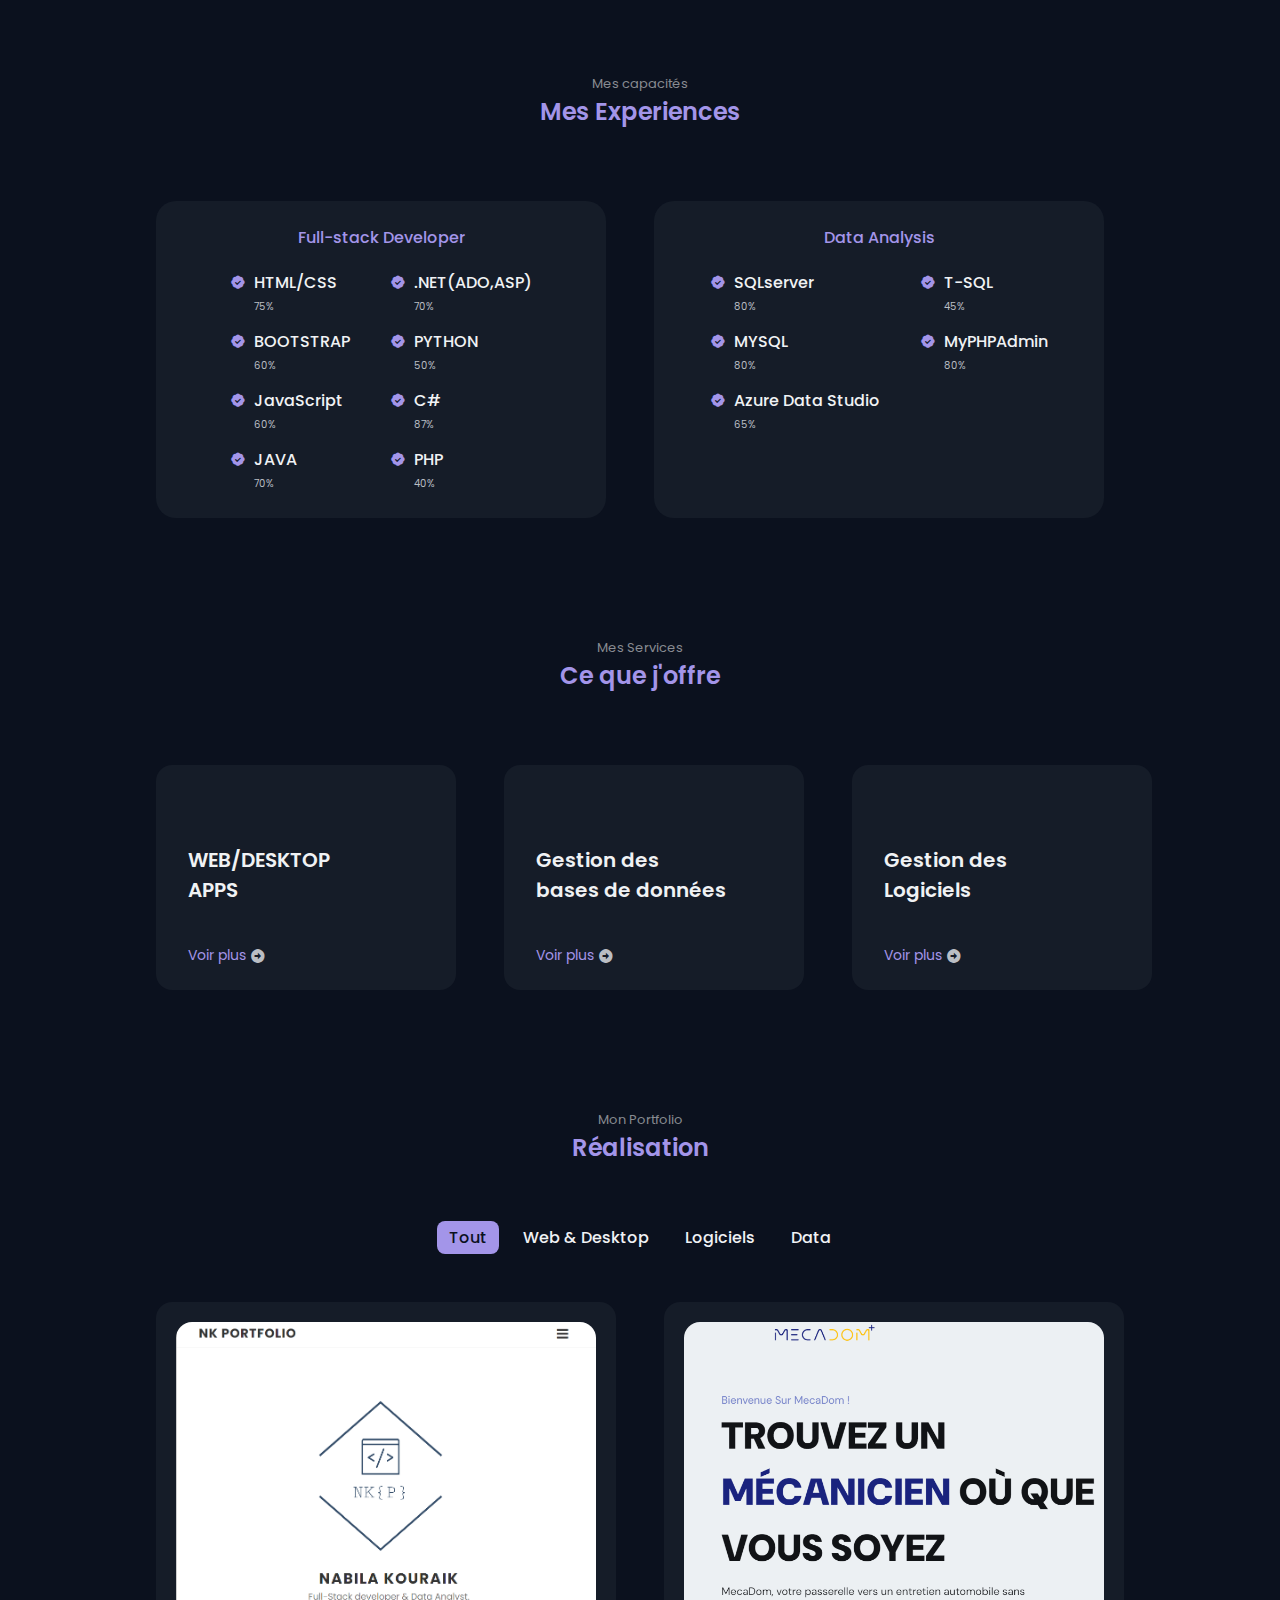
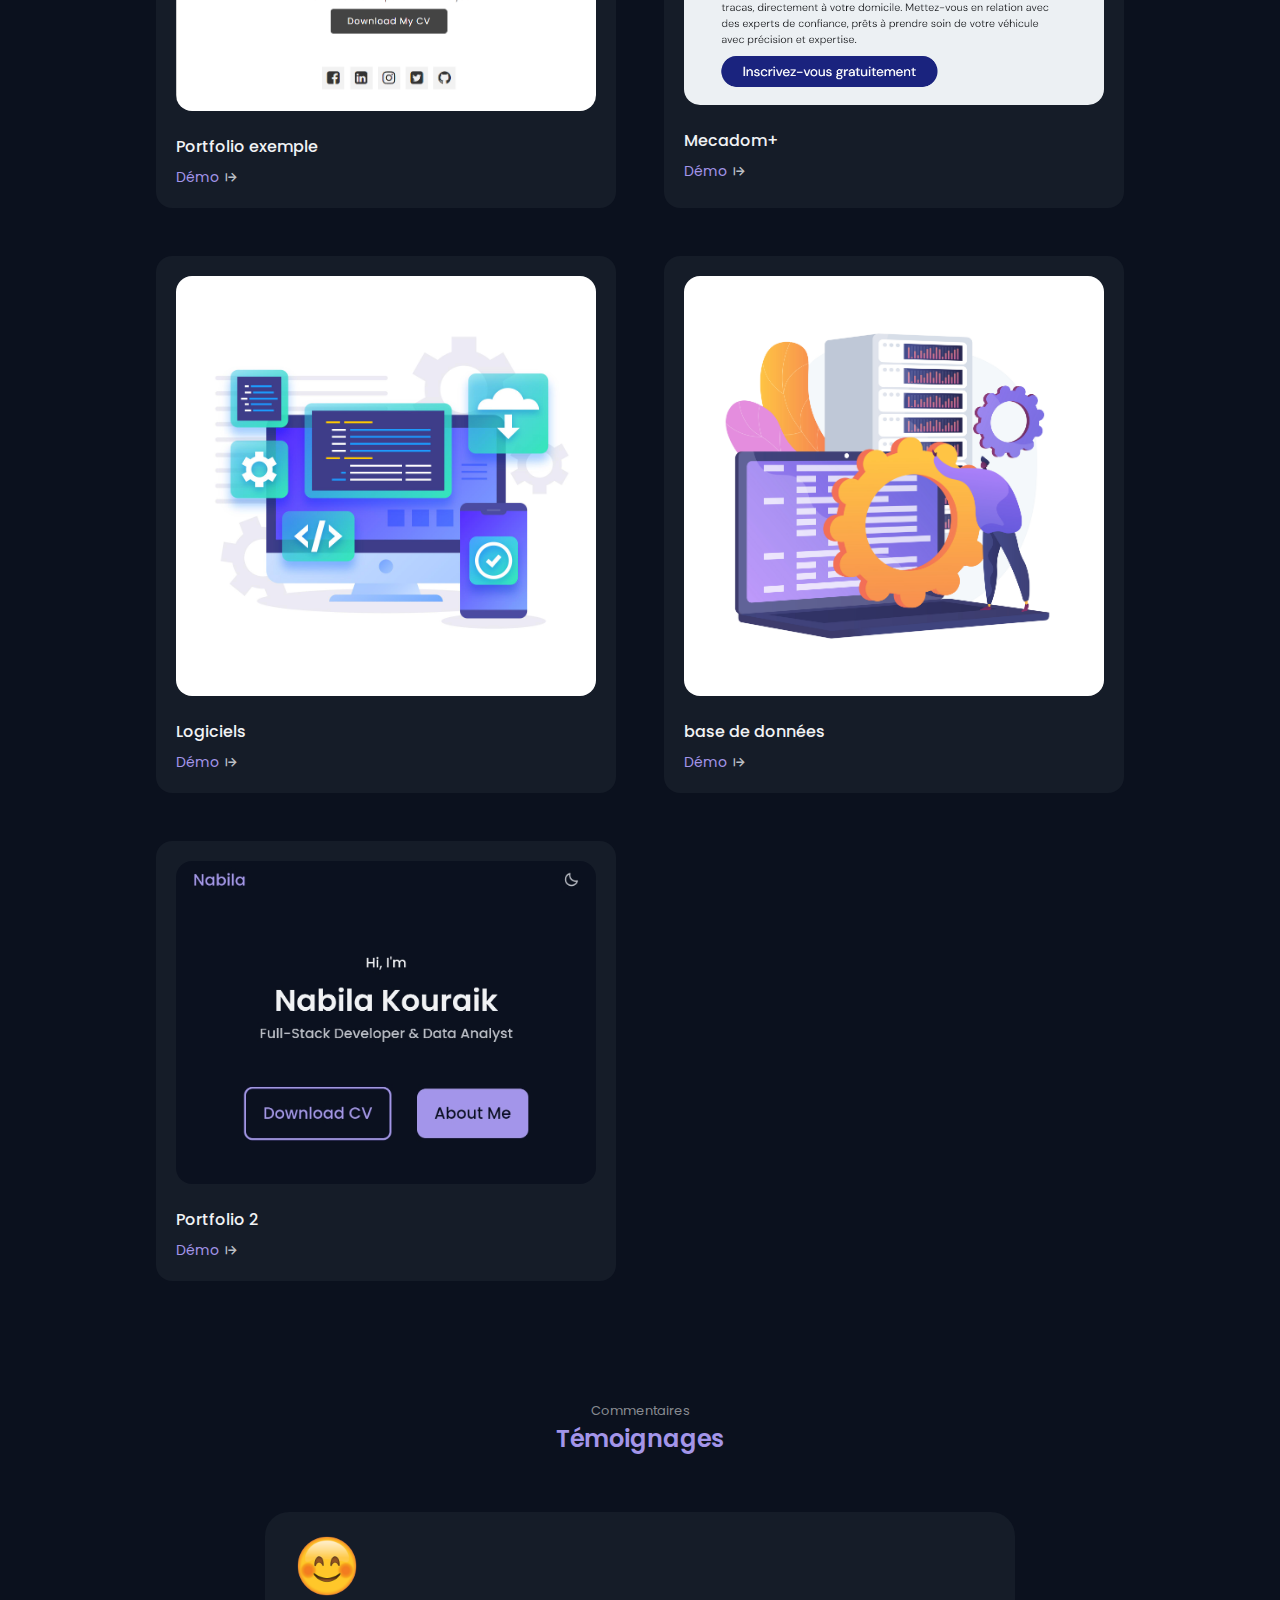
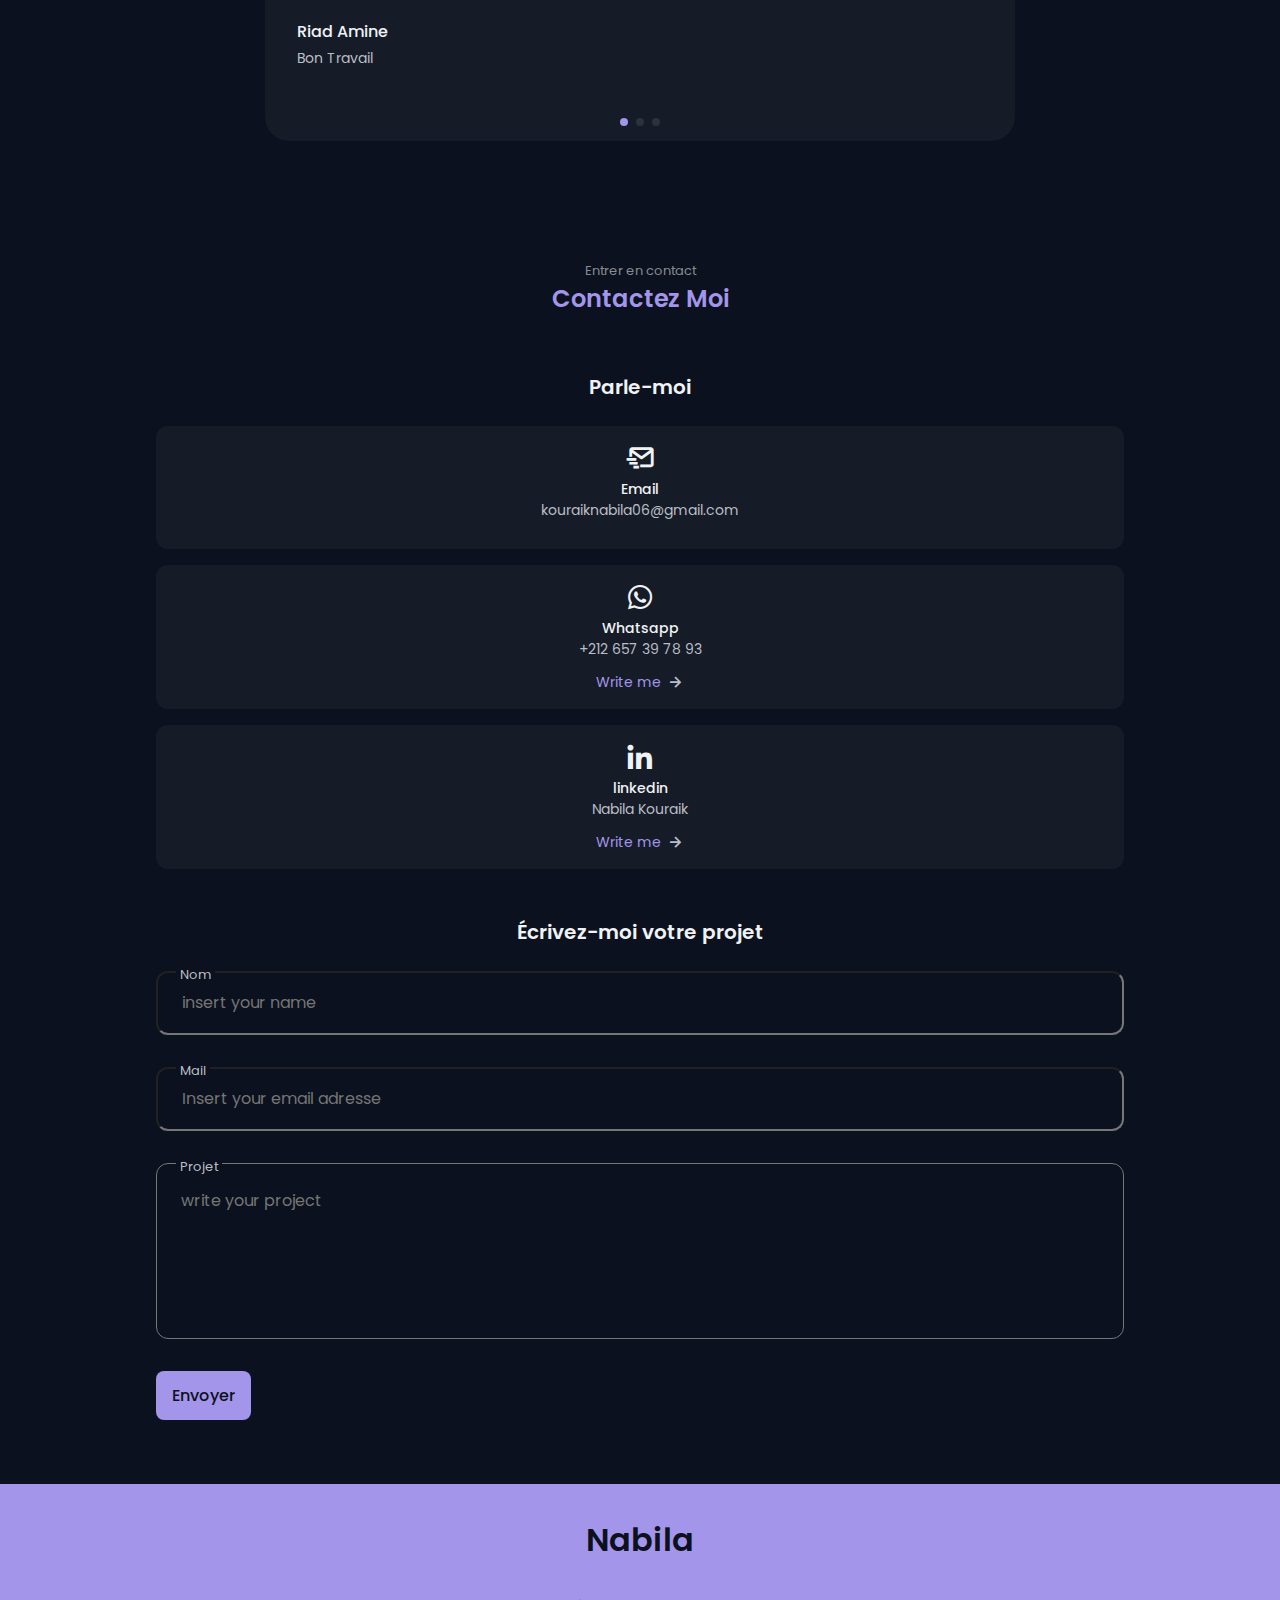
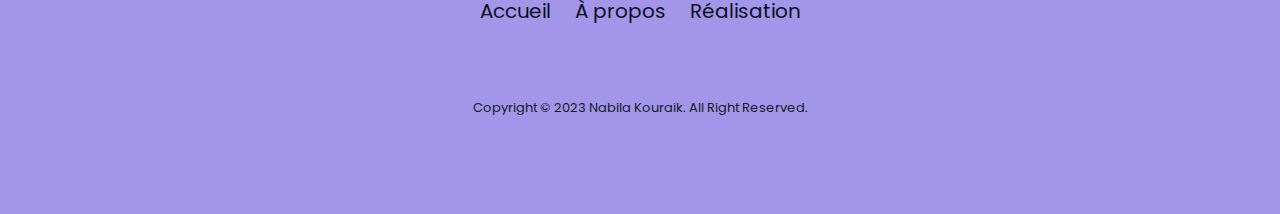
==== commit b2f526b3: "last" ====
--- a/index_FR.html
+++ b/index_FR.html
@@ -97,7 +97,7 @@
 
                 <!-- PROFILE -->
                 <div class="home__handle">
-                    <img src="images/logo_-removebg-preview.png" alt="ME" class="home__img">
+                    <img src="images/PROFILE.png" alt="ME" class="home__img">
                 </div>
                   <!-- social media -->
                 <div class="home__social">
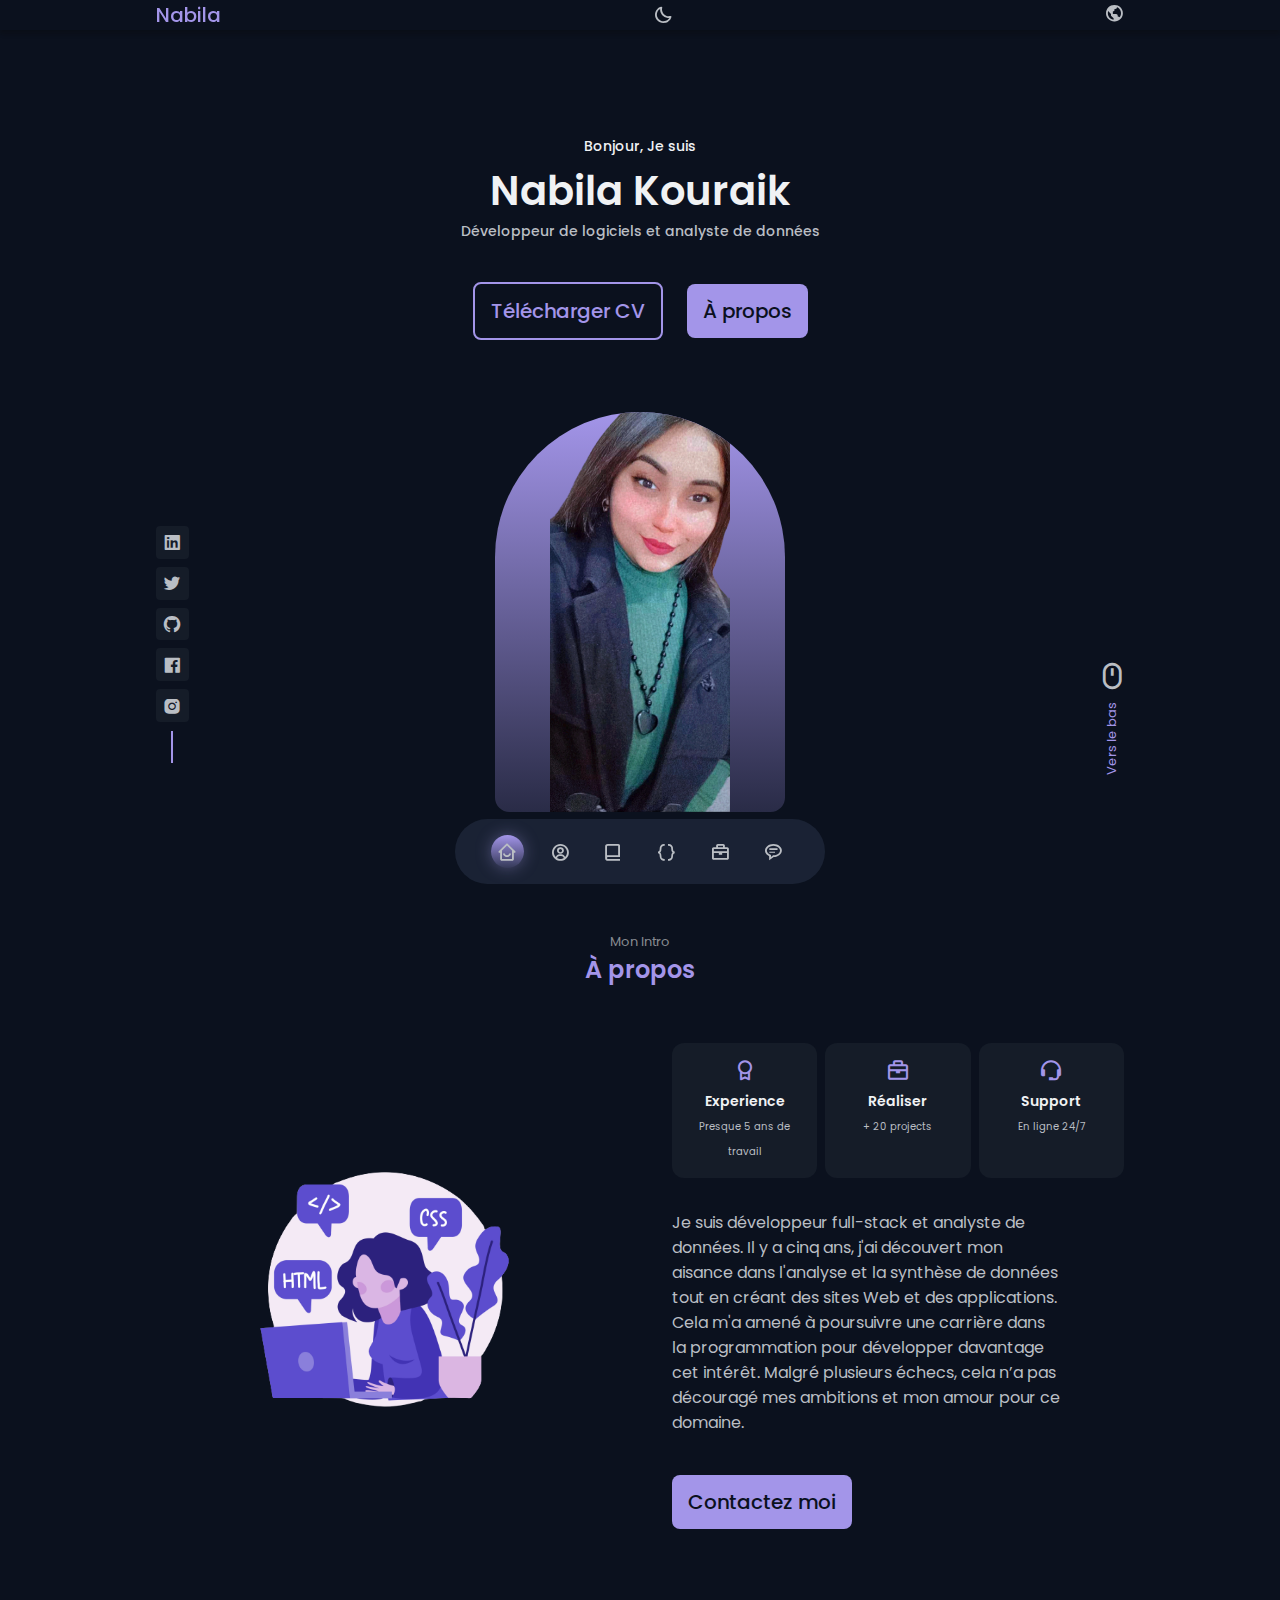
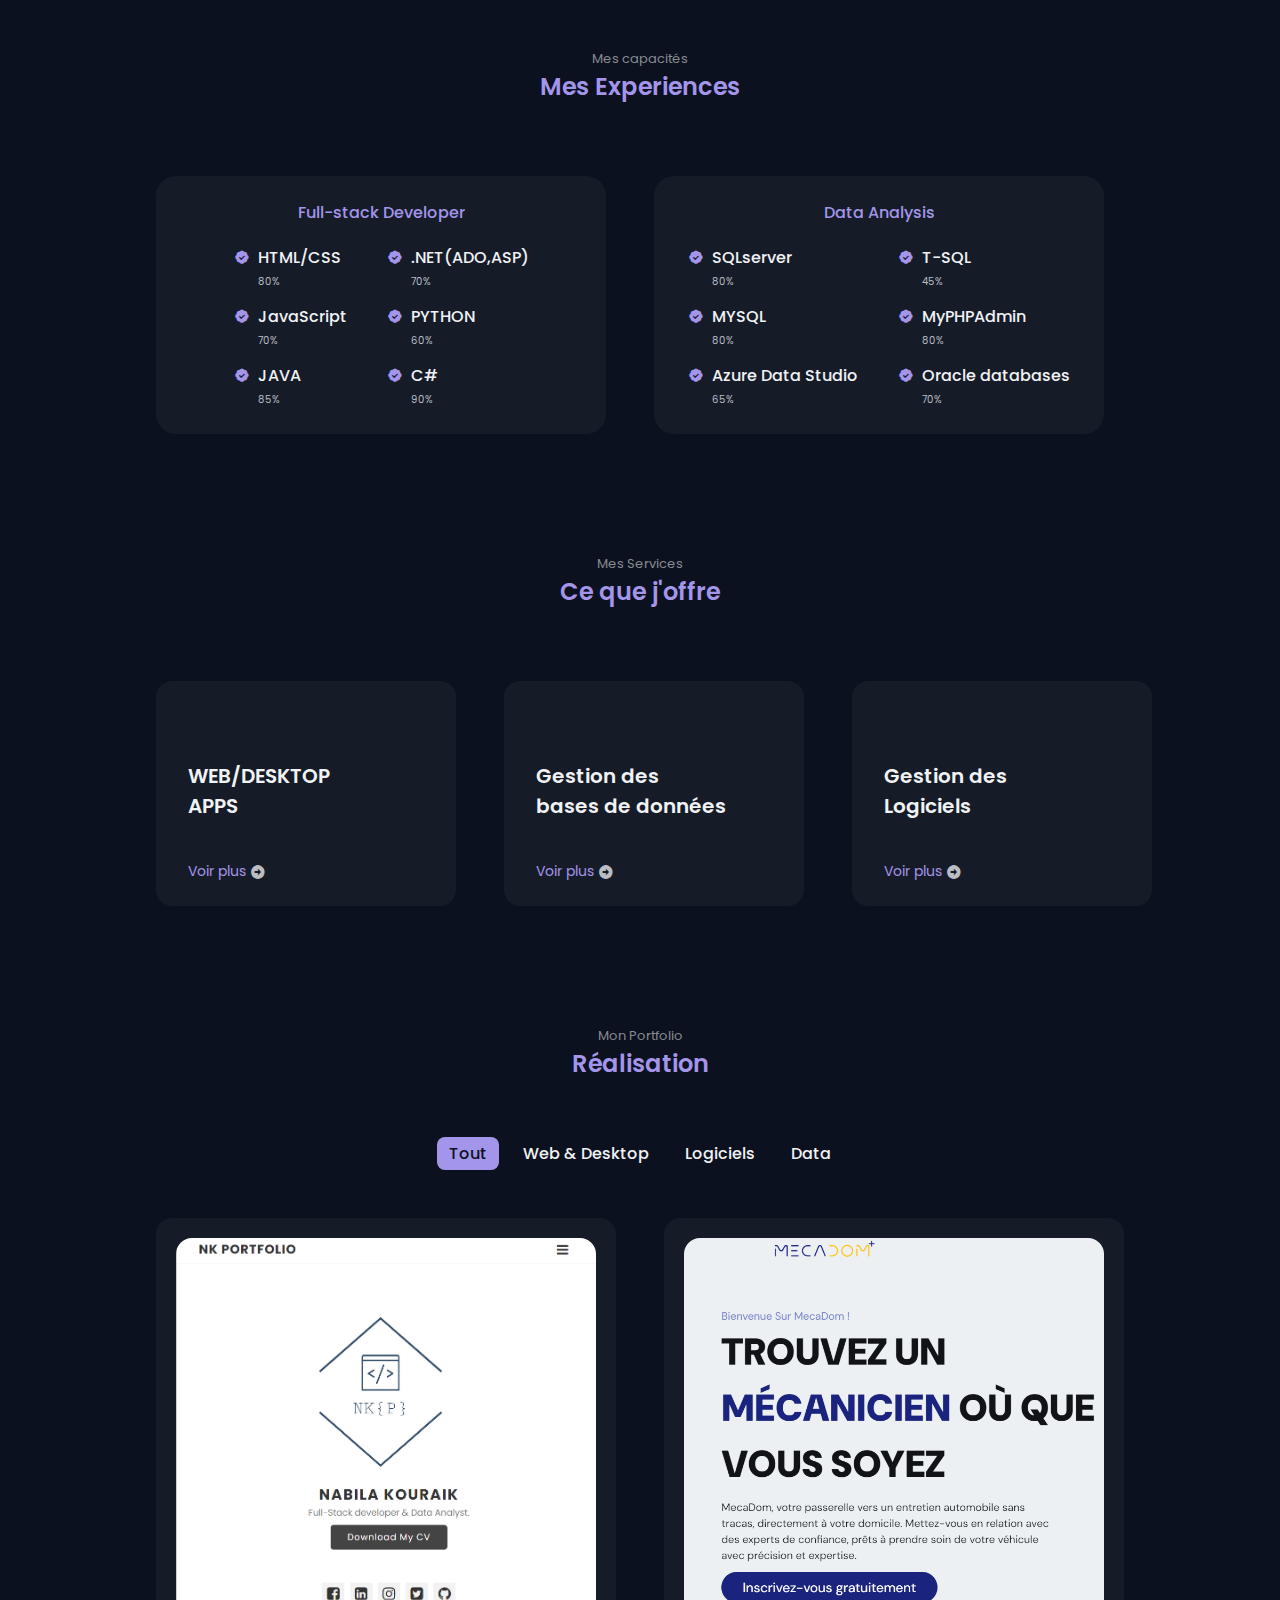
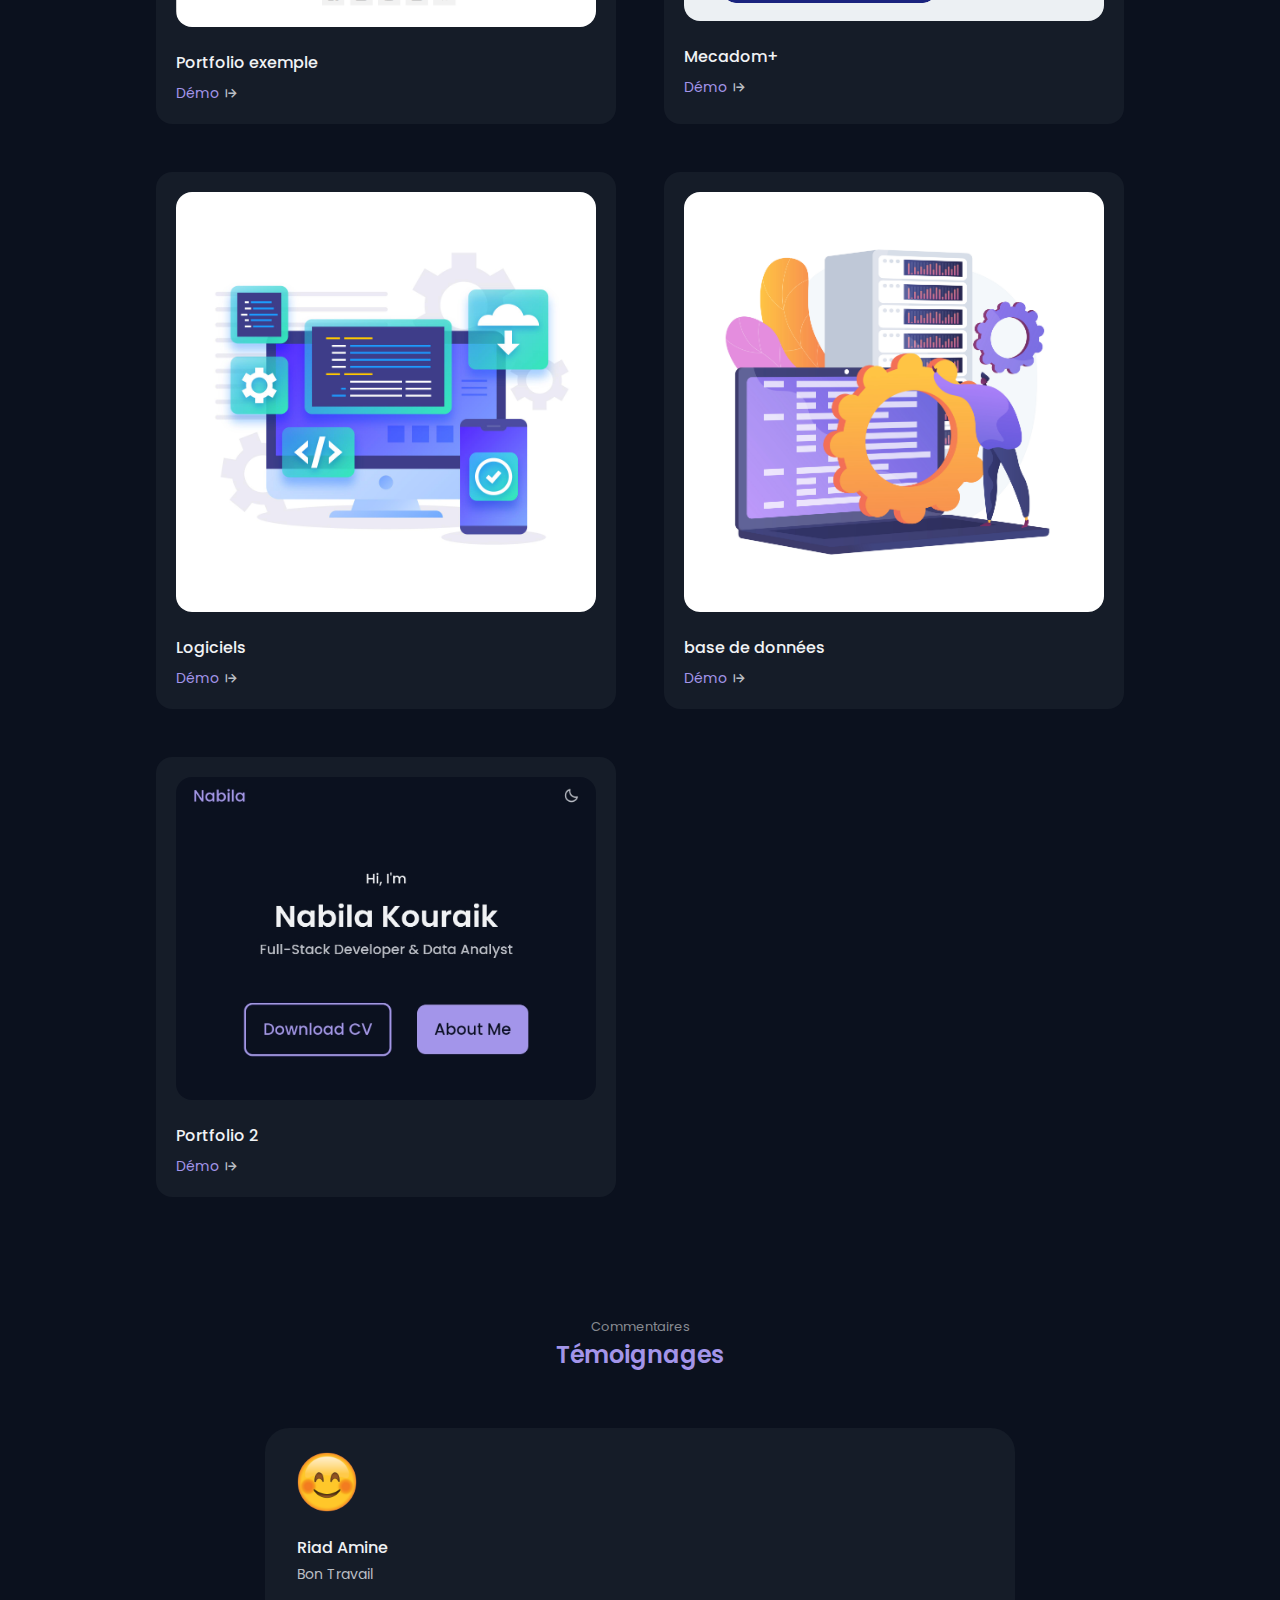
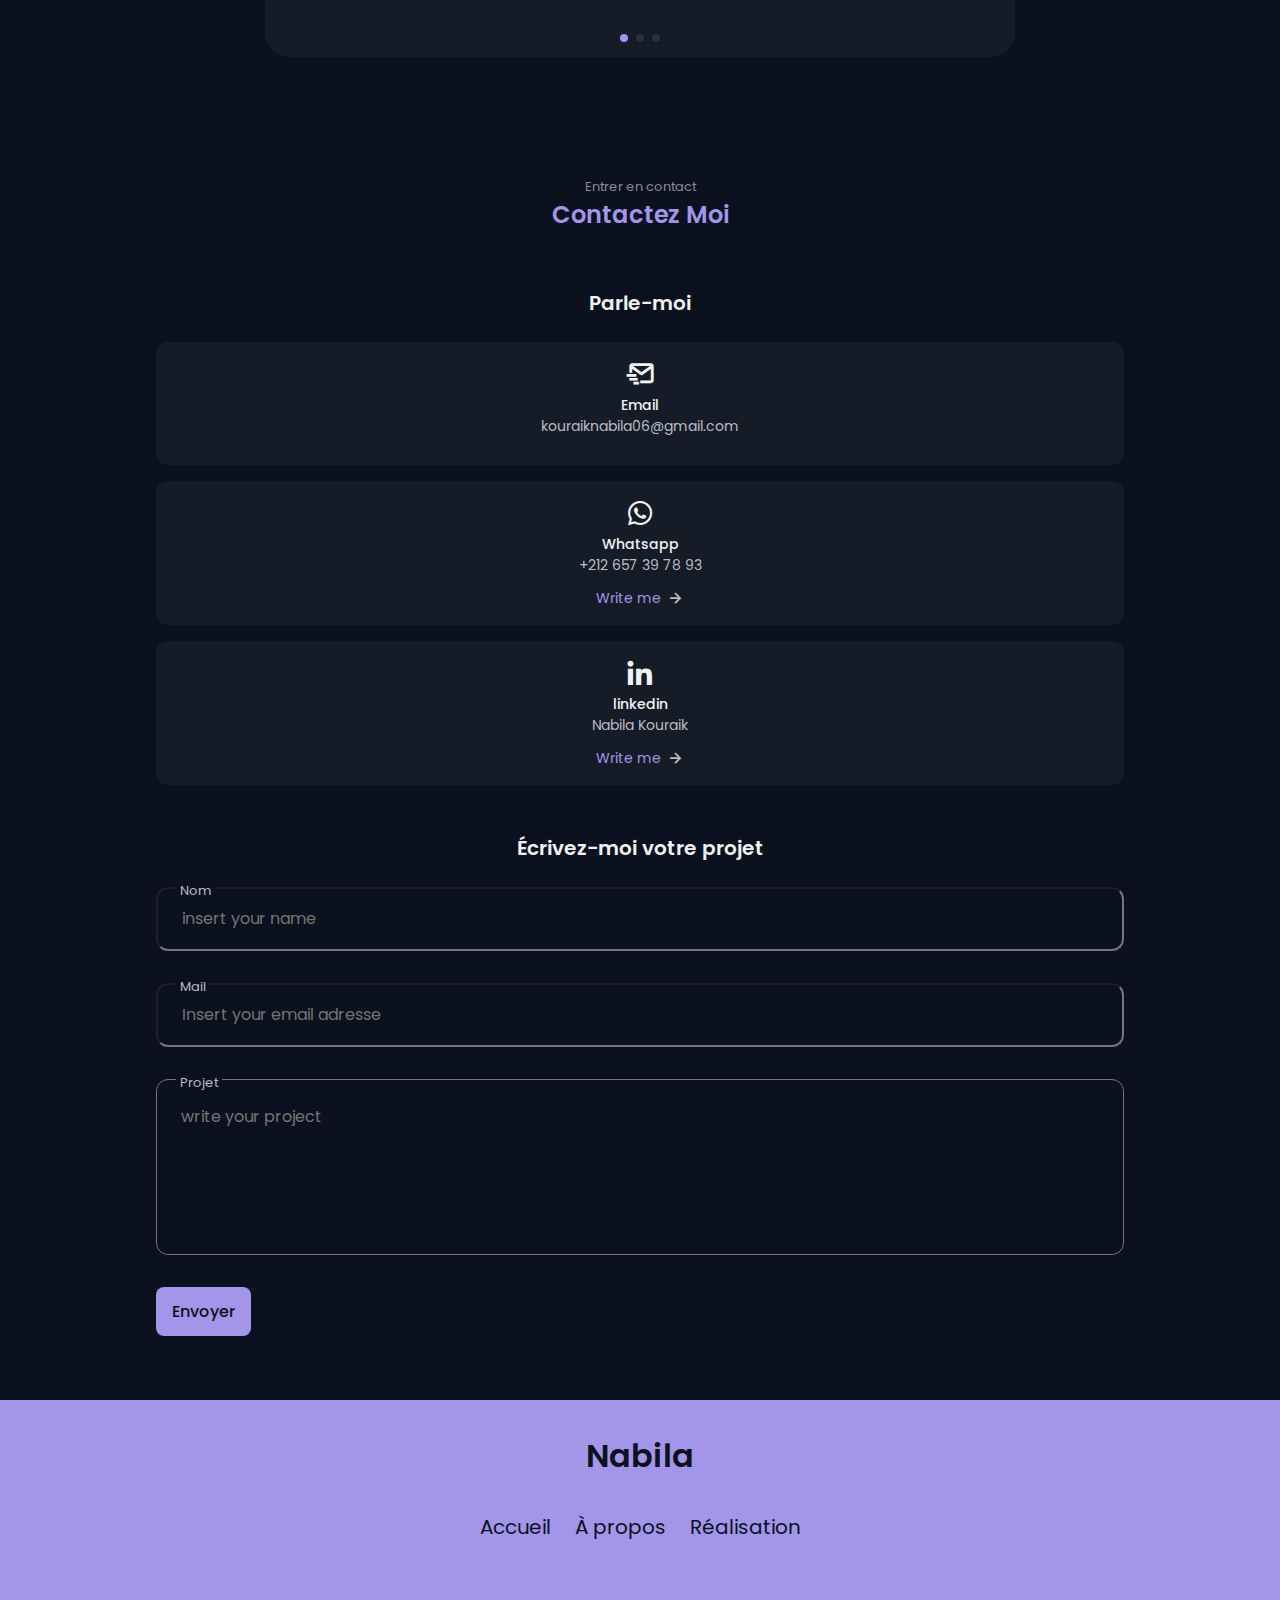
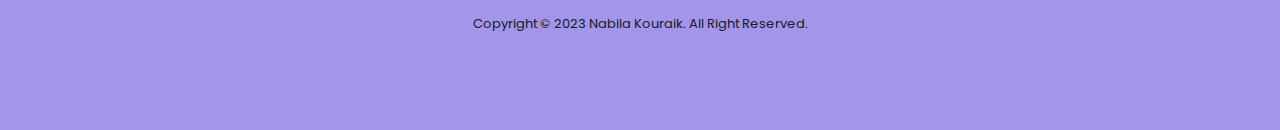
==== commit 968a0f69: "updated" ====
--- a/index_FR.html
+++ b/index_FR.html
@@ -85,10 +85,10 @@
                 <div class="home__data">
                     <span class="home__greeting">Bonjour, Je suis </span>
                     <h1 class="home__name">Nabila Kouraik</h1>
-                    <h3 class="home__education">Full-Stack Developer & Data Analyst</h3>
+                    <h3 class="home__education">Développeur de logiciels et analyste de données</h3>
 
                     <div class="home__buttons">
-                        <a href="cvNABILAKOURAIK.pdf" download="" class="button button--ghost">
+                        <a href="Nabila kouraik cv .pdf" download="" class="button button--ghost">
                             Télécharger CV </a>
                         <a href="#about" class="button">À propos</a>
 
@@ -160,10 +160,7 @@
                     <!-- description -->
 
                     <p class="about__description">
-                        Je suis développeuse Full-Stack et en même temps Data Analyst,
-                        Il y a quatre ans, j'ai découvert à quel point j'étais à l'aise avec l'analyse et la synthèse de données avec la création d'un site Web ou d'une application,
-                        et j'ai décidé de rejoindre le domaine de la programmation afin de développer cette découverte, sachant que j'ai échoué plusieurs fois,
-                        mais cela n'a pas arrêté mes ambitions et mon amour pour ce domaine.
+                        Je suis développeur full-stack et analyste de données. Il y a cinq ans, j'ai découvert mon aisance dans l'analyse et la synthèse de données tout en créant des sites Web et des applications. Cela m'a amené à poursuivre une carrière dans la programmation pour développer davantage cet intérêt. Malgré plusieurs échecs, cela n’a pas découragé mes ambitions et mon amour pour ce domaine.
                     </p>
 
                     <a href="#contact" class="button">Contactez moi  </a>
@@ -177,6 +174,7 @@
                 Mes capacités</span>
             <h2 class="section__title">Mes Experiences</h2> 
 
+           
             <div class="skills__container container grid ">
 
                 <!-- Full-Stack -->
@@ -189,25 +187,18 @@
 
                                 <div>
                                     <h3 class="skills__name">HTML/CSS</h3>
-                                    <span class="skills__level">75%</span>
-                                </div>
-                            </div>
-
-                            <div class="skills__data">
-                                <i class='bx bxs-badge-check'></i>
-
-                                <div>
-                                    <h3 class="skills__name">BOOTSTRAP</h3>
-                                    <span class="skills__level">60%</span>
-                                </div>
-                            </div>
+                                    <span class="skills__level">80%</span>
+                                </div>
+                            </div>
+
+                           
 
                             <div class="skills__data">
                                 <i class='bx bxs-badge-check'></i>
 
                                 <div>
                                     <h3 class="skills__name">JavaScript</h3>
-                                    <span class="skills__level">60%</span>
+                                    <span class="skills__level">70%</span>
                                 </div>
                             </div>
 
@@ -216,7 +207,7 @@
 
                                 <div>
                                     <h3 class="skills__name">JAVA</h3>
-                                    <span class="skills__level">70%</span>
+                                    <span class="skills__level">85%</span>
                                 </div>
                             </div>
 
@@ -238,7 +229,7 @@
 
                                 <div>
                                     <h3 class="skills__name">PYTHON</h3>
-                                    <span class="skills__level">50%</span>
+                                    <span class="skills__level">60%</span>
                                 </div>
                             </div>
 
@@ -247,18 +238,11 @@
 
                                 <div>
                                     <h3 class="skills__name">C#</h3>
-                                    <span class="skills__level">87%</span>
-                                </div>
-                            </div>
-
-                            <div class="skills__data">
-                                <i class='bx bxs-badge-check'></i>
-
-                                <div>
-                                    <h3 class="skills__name">PHP</h3>
-                                    <span class="skills__level">40%</span>
-                                </div>
-                            </div>
+                                    <span class="skills__level">90%</span>
+                                </div>
+                            </div>
+
+                           
 
                         </div>
                     </div>
@@ -317,6 +301,16 @@
                                     <span class="skills__level">80%</span>
                                 </div>
                             </div>
+
+                            <div class="skills__data">
+                                <i class='bx bxs-badge-check'></i>
+
+                                <div>
+                                    <h3 class="skills__name">Oracle databases</h3>
+                                    <span class="skills__level">70%</span>
+                                </div>
+                            </div>
+
                         </div>
                     </div>
                 </div>
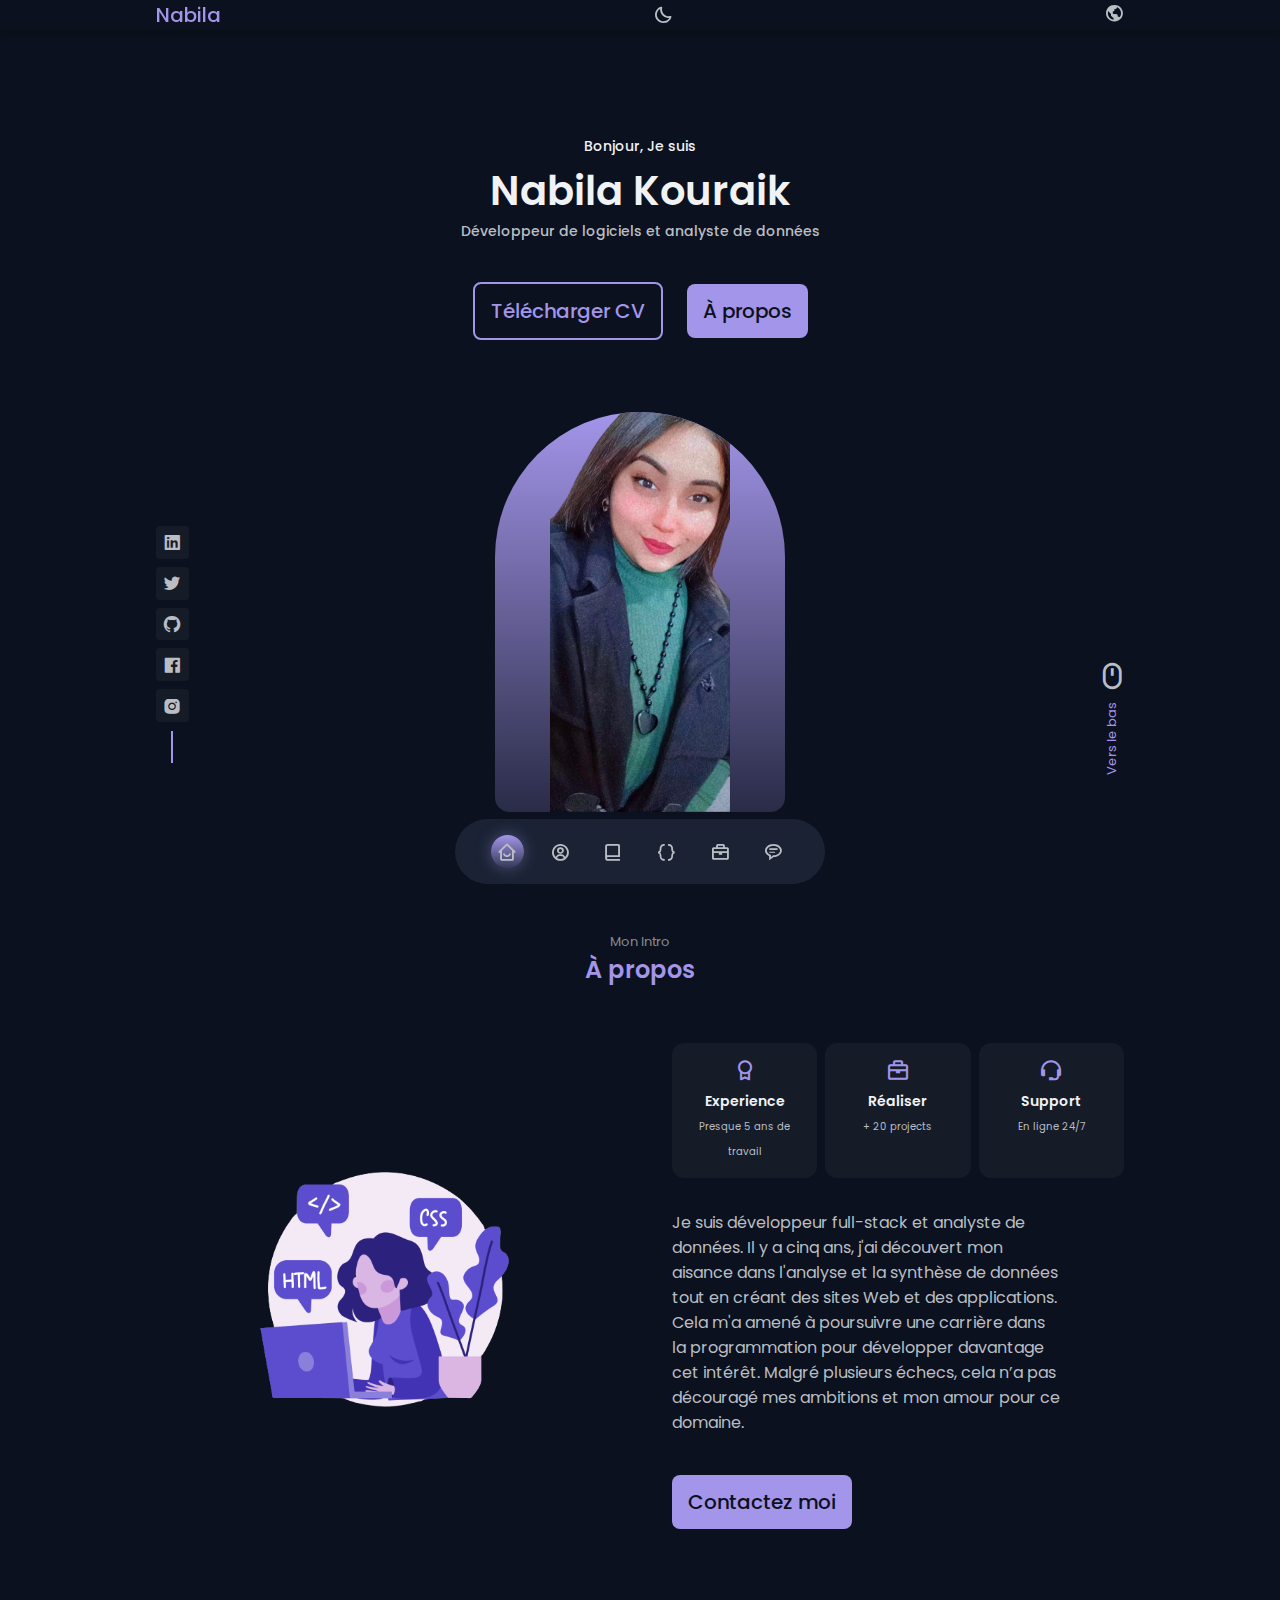
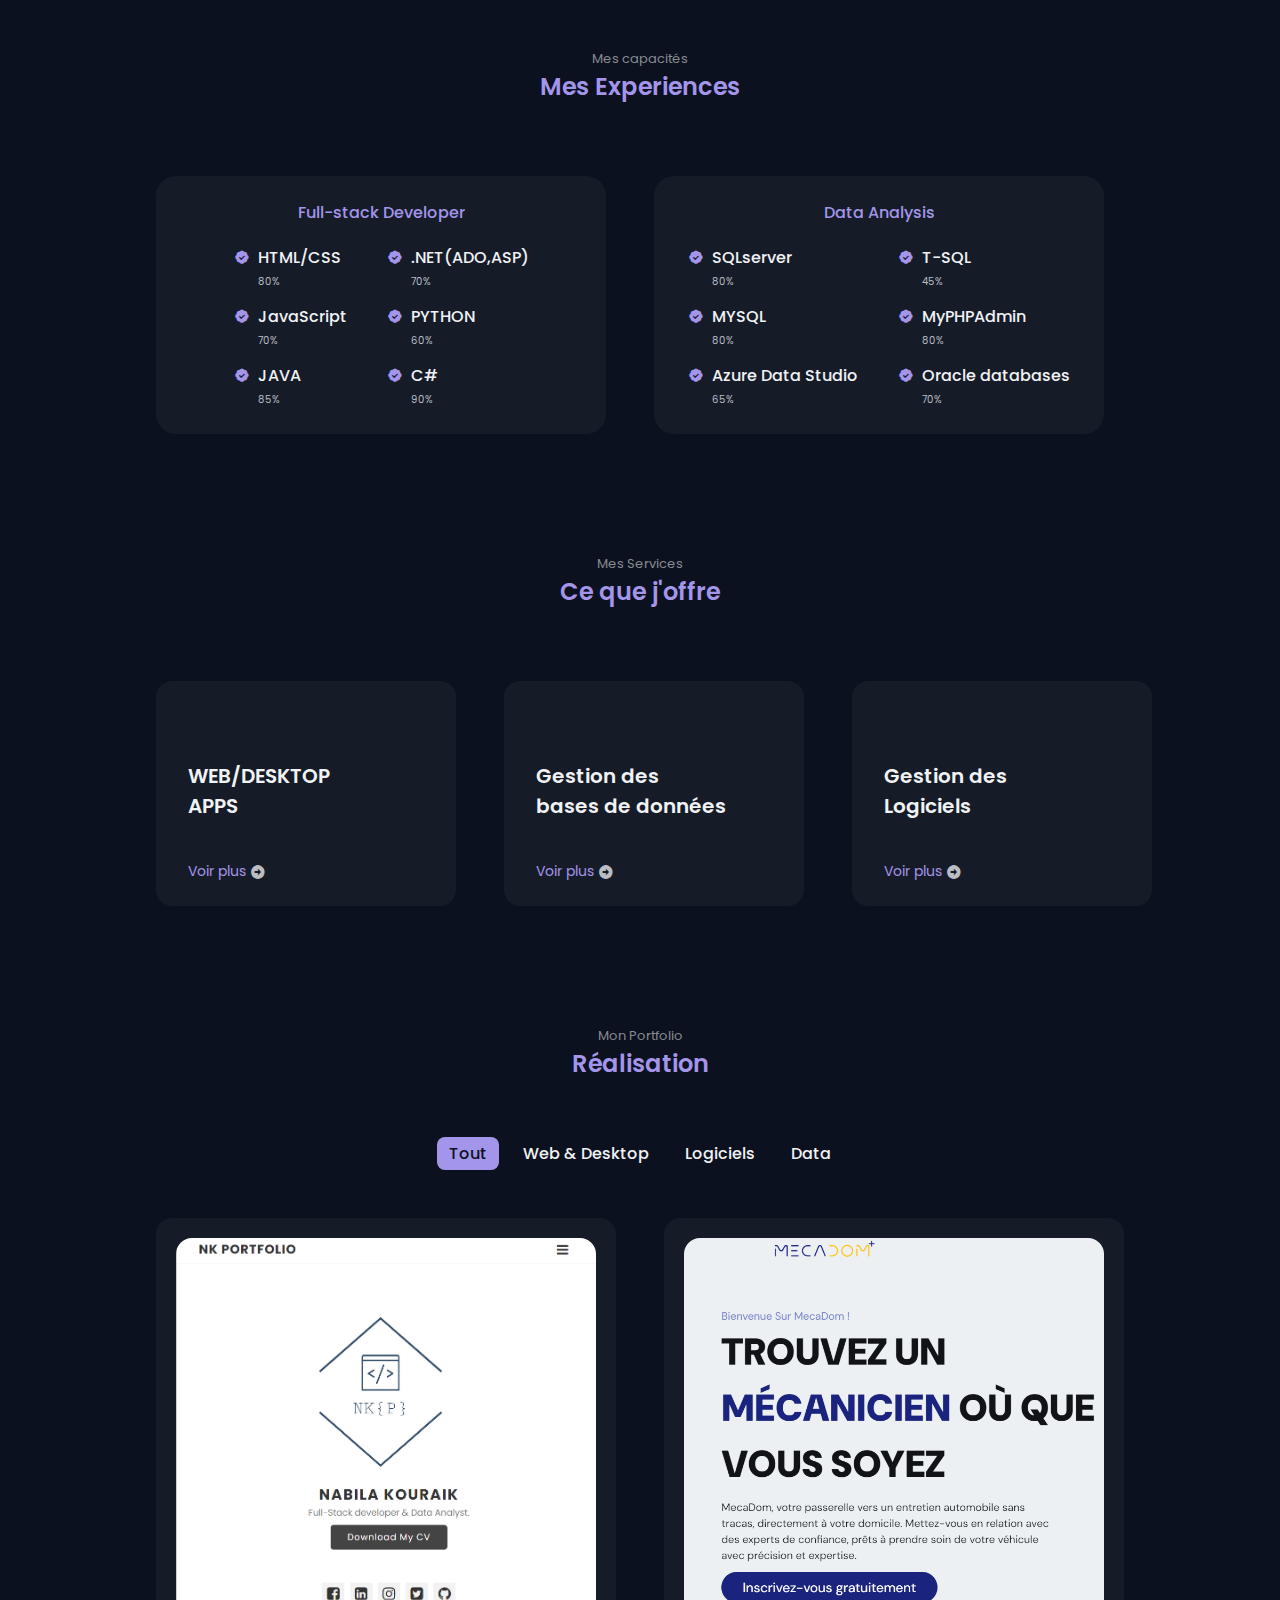
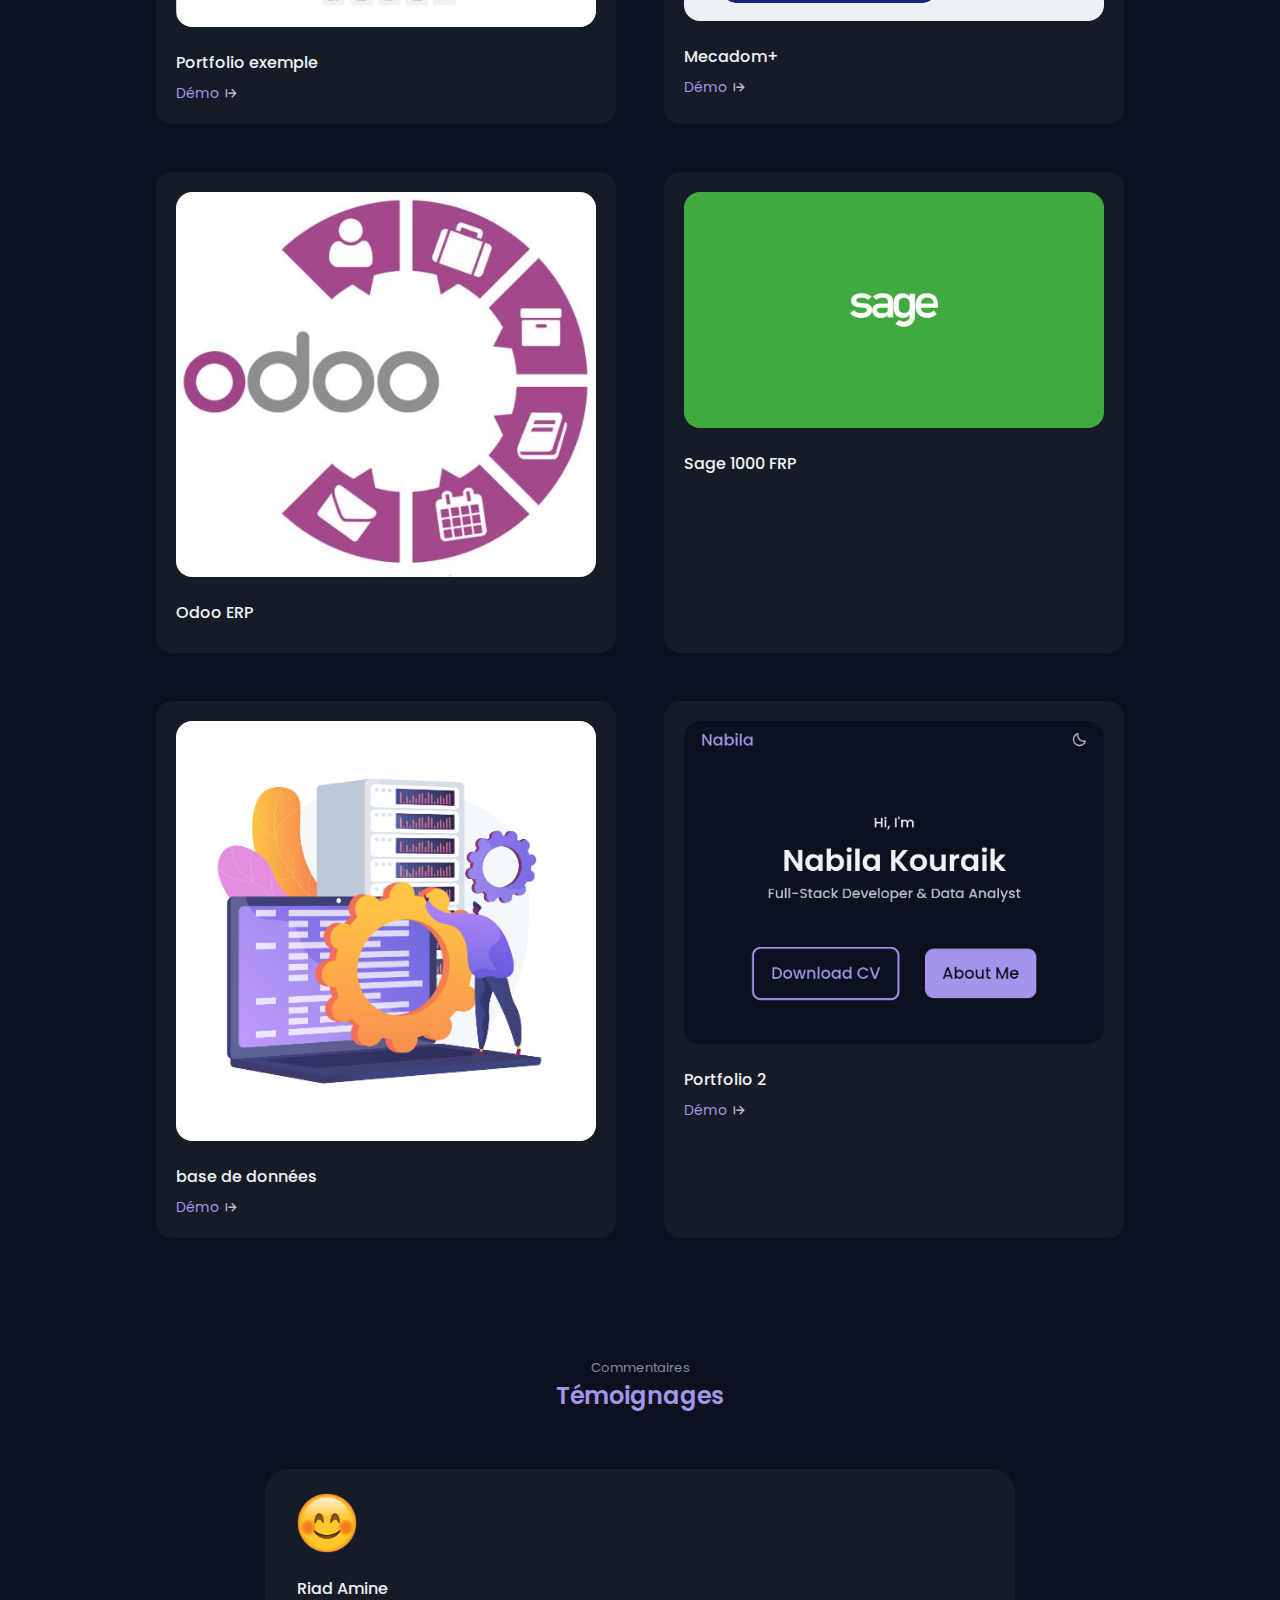
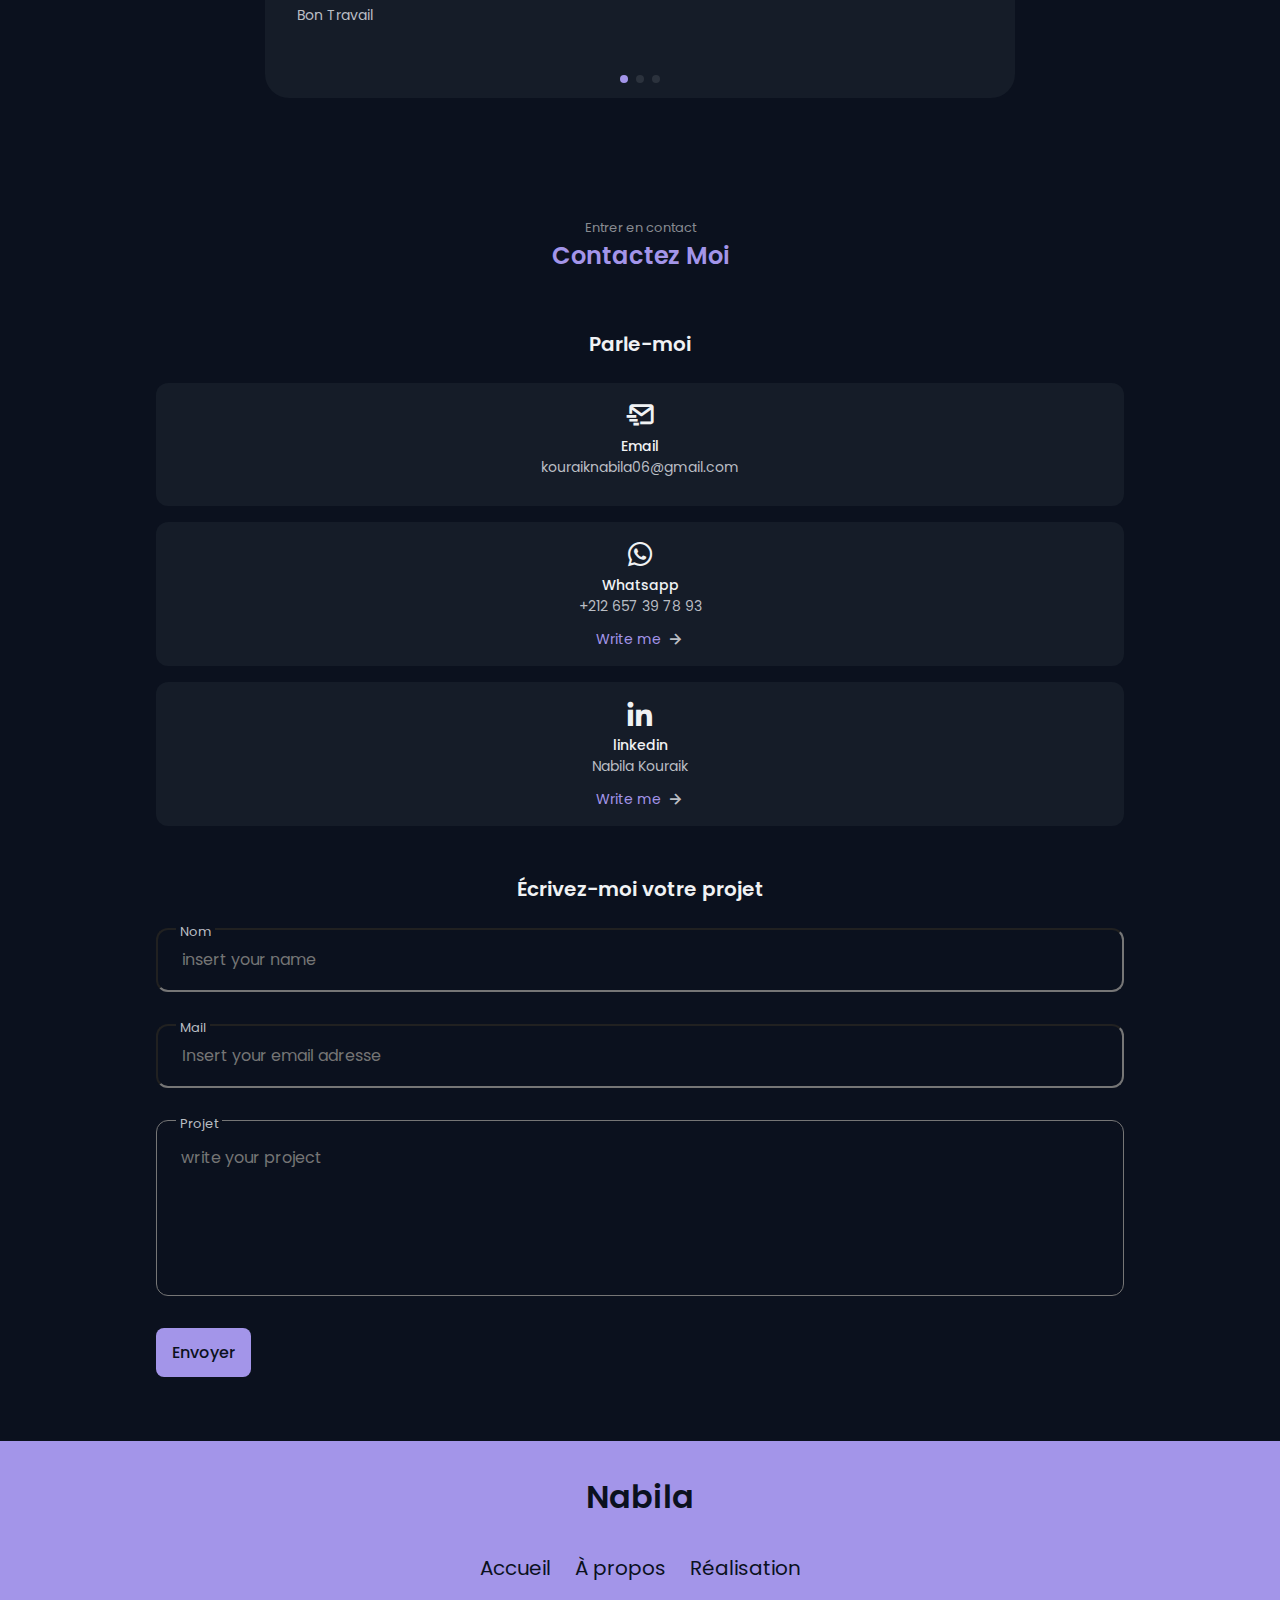
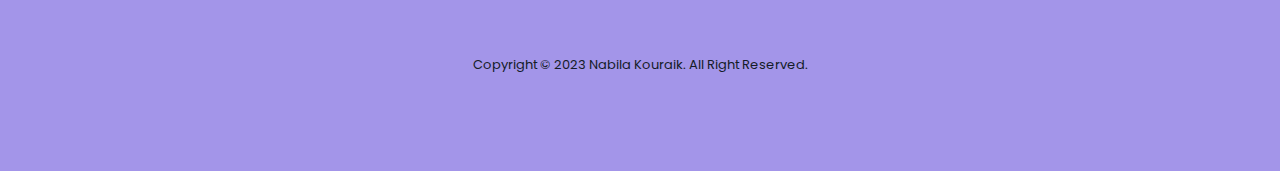
==== commit 8c877e47: "UPDATED" ====
--- a/index_FR.html
+++ b/index_FR.html
@@ -415,11 +415,13 @@
                 
 
                 <div class="work__card mix logiciels">
-                    <img src="images/projects.jpg" class="work__img">
-                    <h3 class="work__title">Logiciels</h3>
-                    <a href="#" class="work__button">
-                        Démo <i class='bx bx-arrow-from-left work__icon'></i>
-                    </a>
+                    <img src="images/odoo.jpg" class="work__img">
+                    <h3 class="work__title">Odoo ERP </h3>
+                 
+                </div>
+                <div class="work__card mix logiciels">
+                    <img src="images/S.jpg" class="work__img">
+                    <h3 class="work__title">Sage 1000 FRP</h3>
                 </div>
 
                 <div class="work__card mix data">
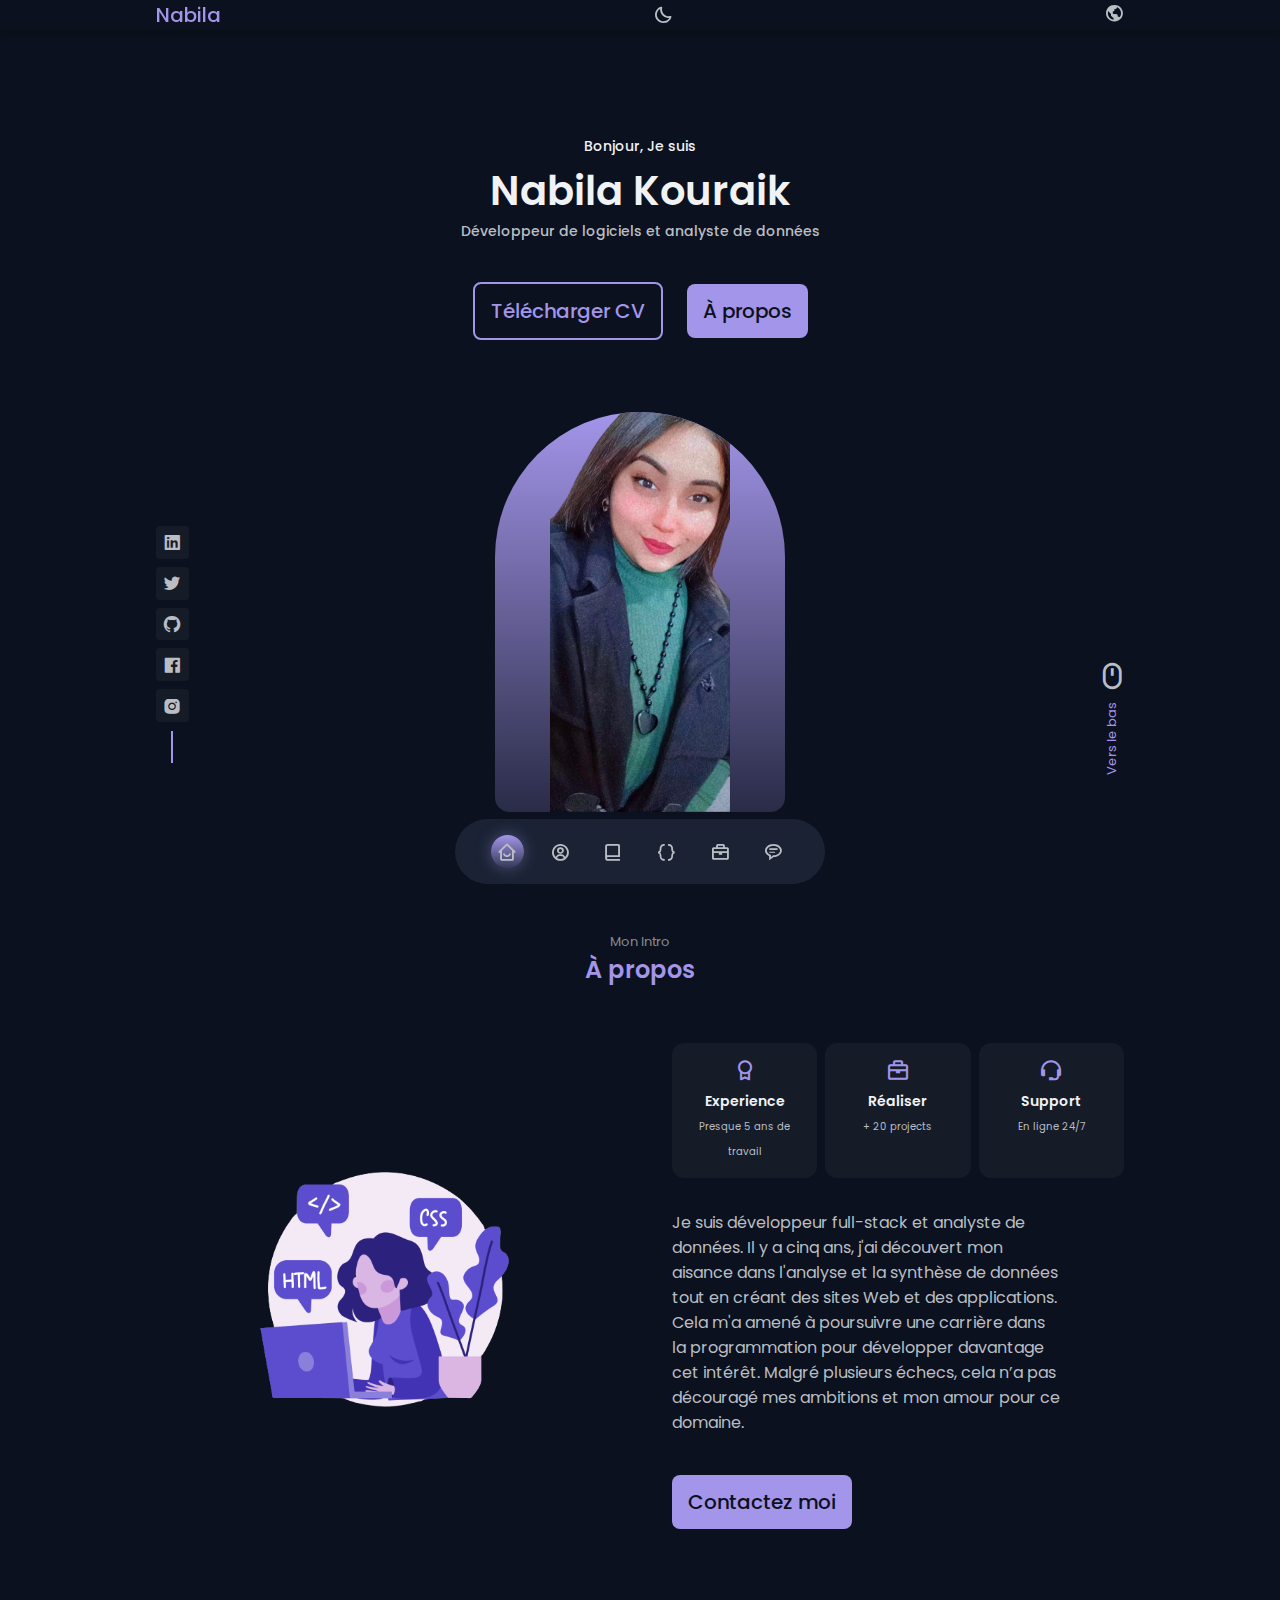
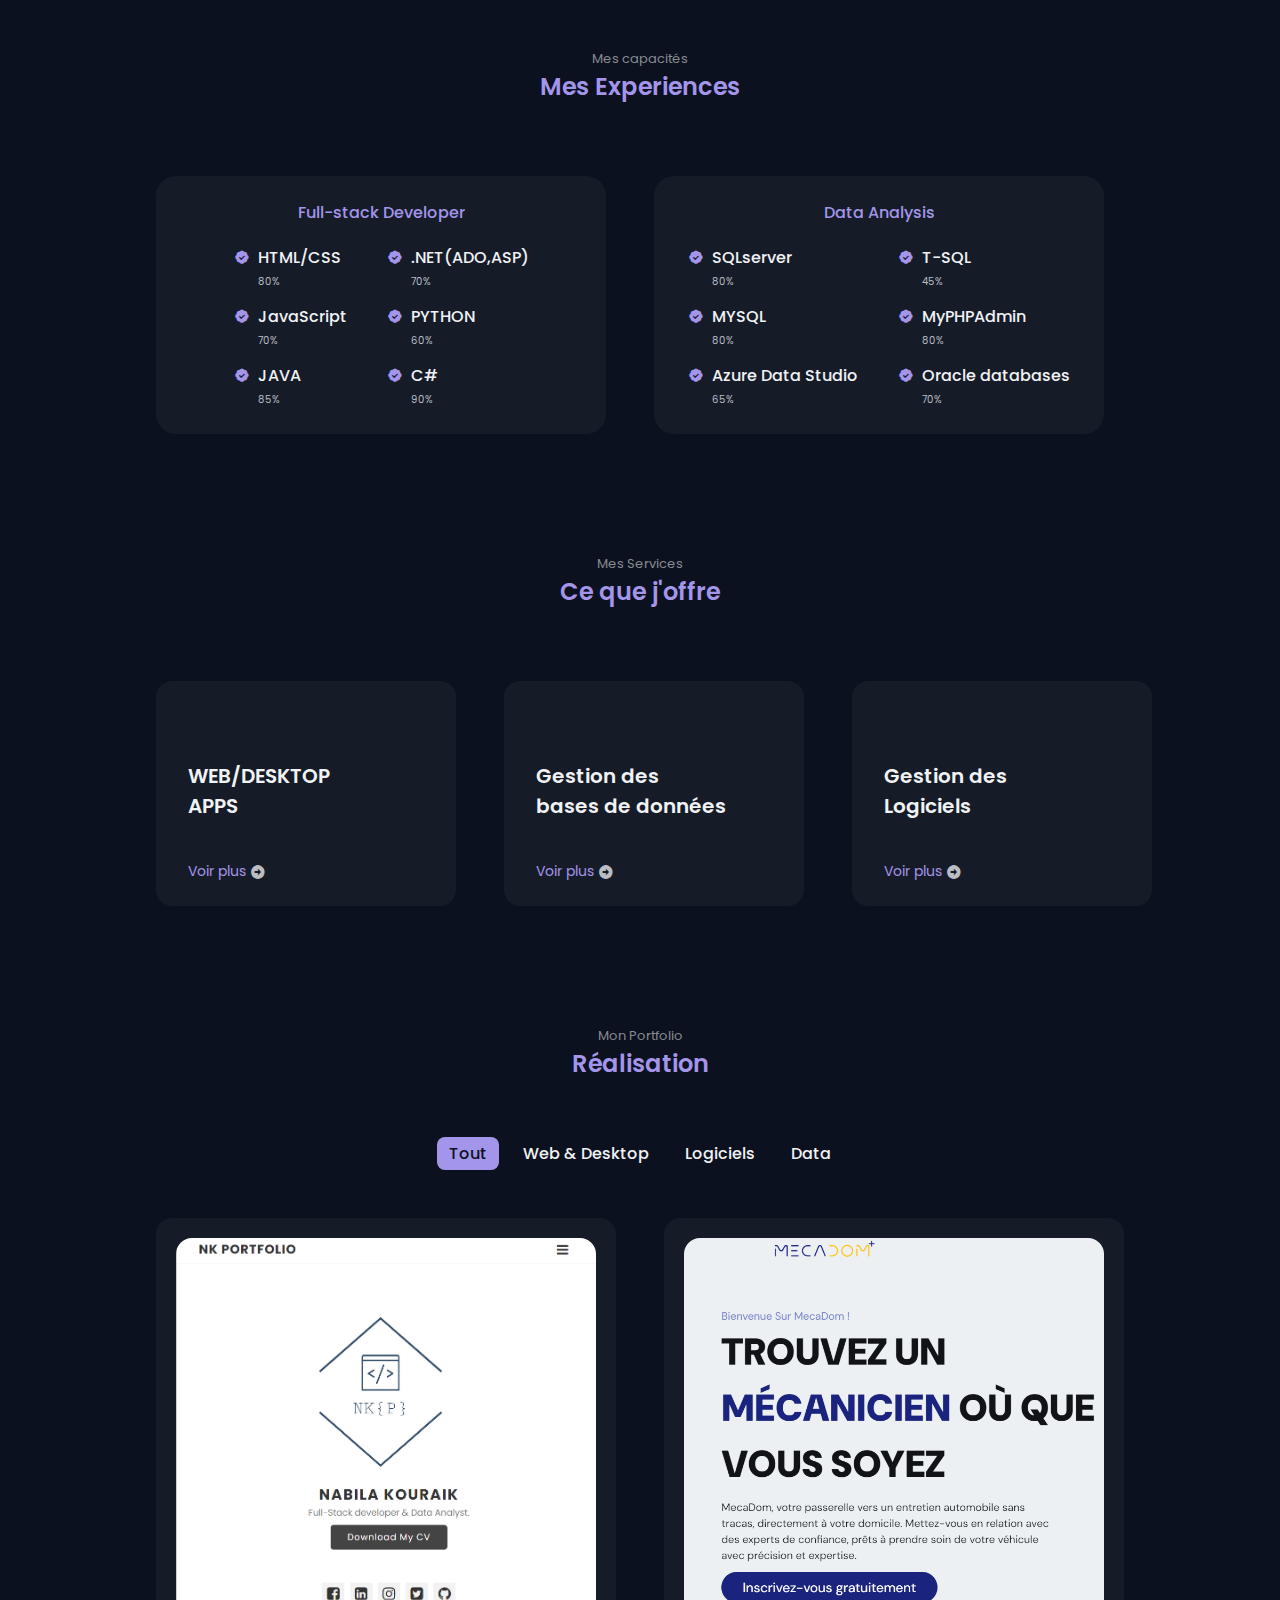
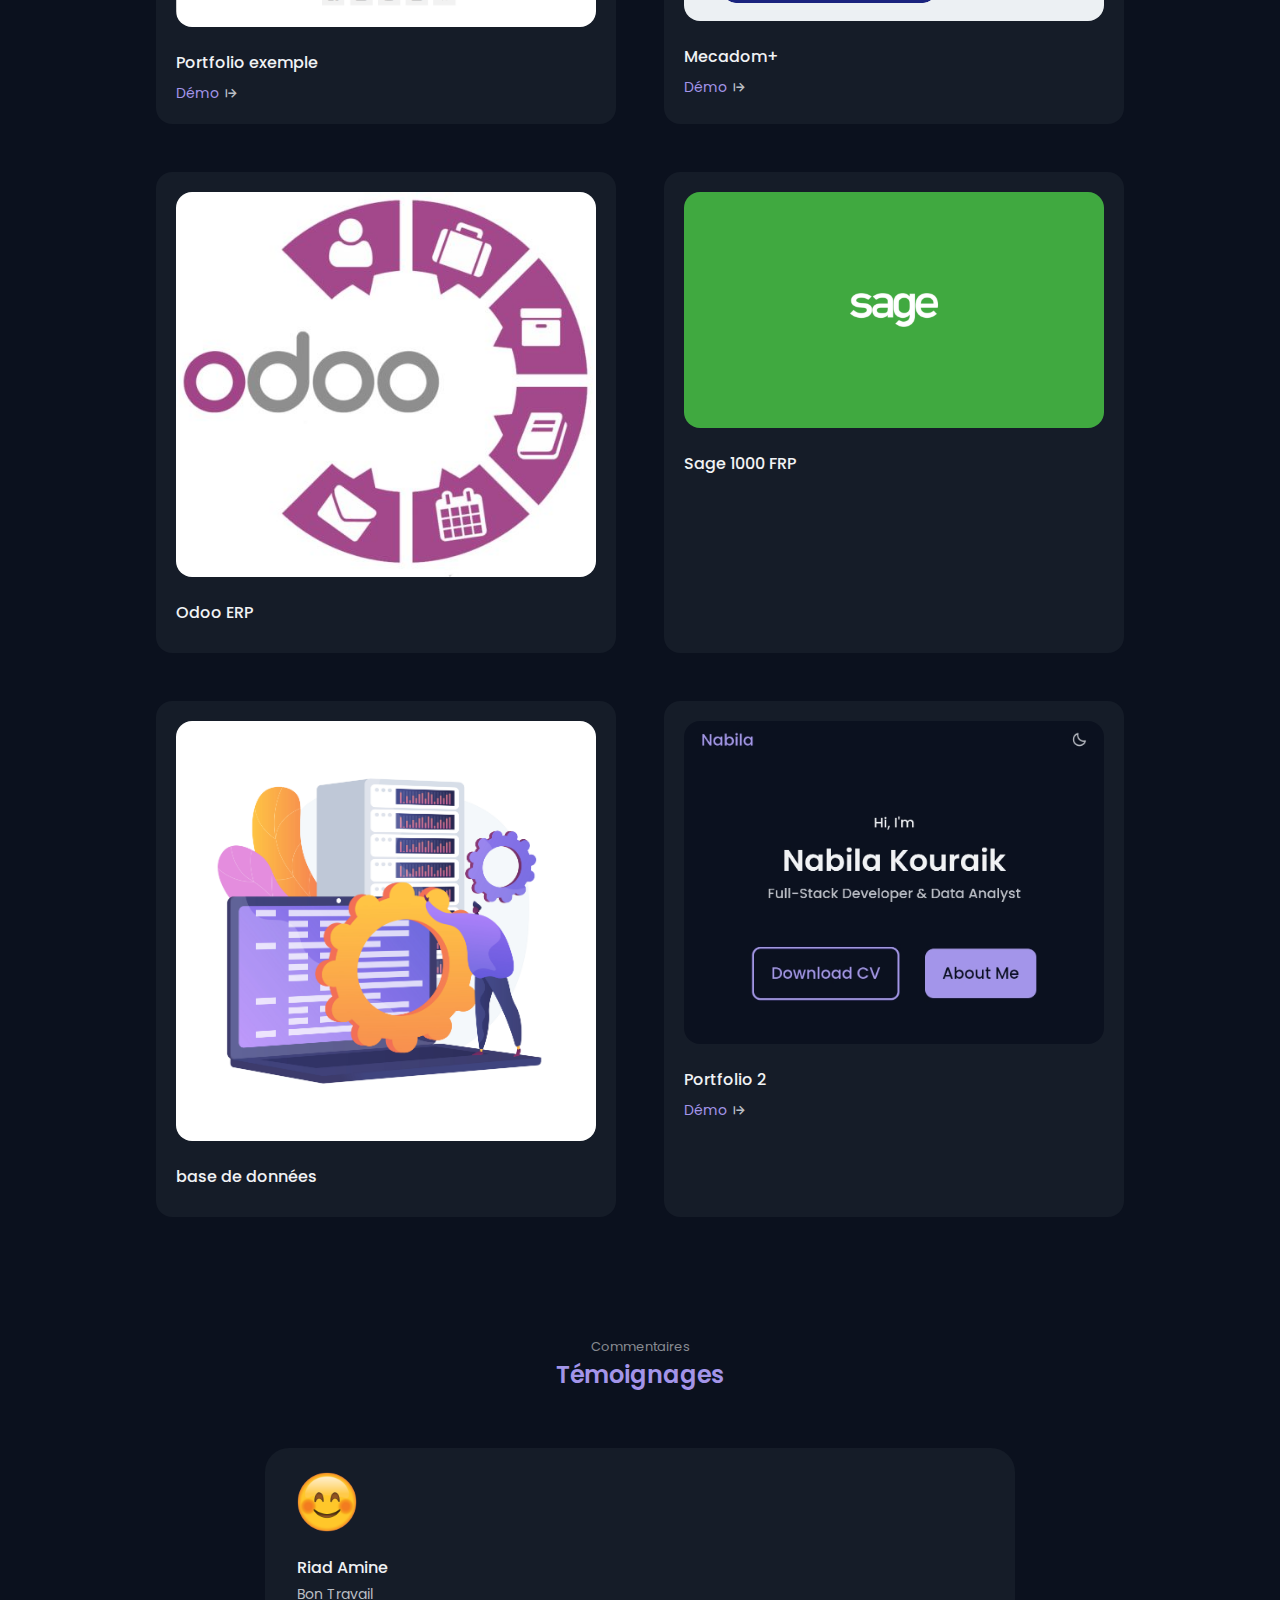
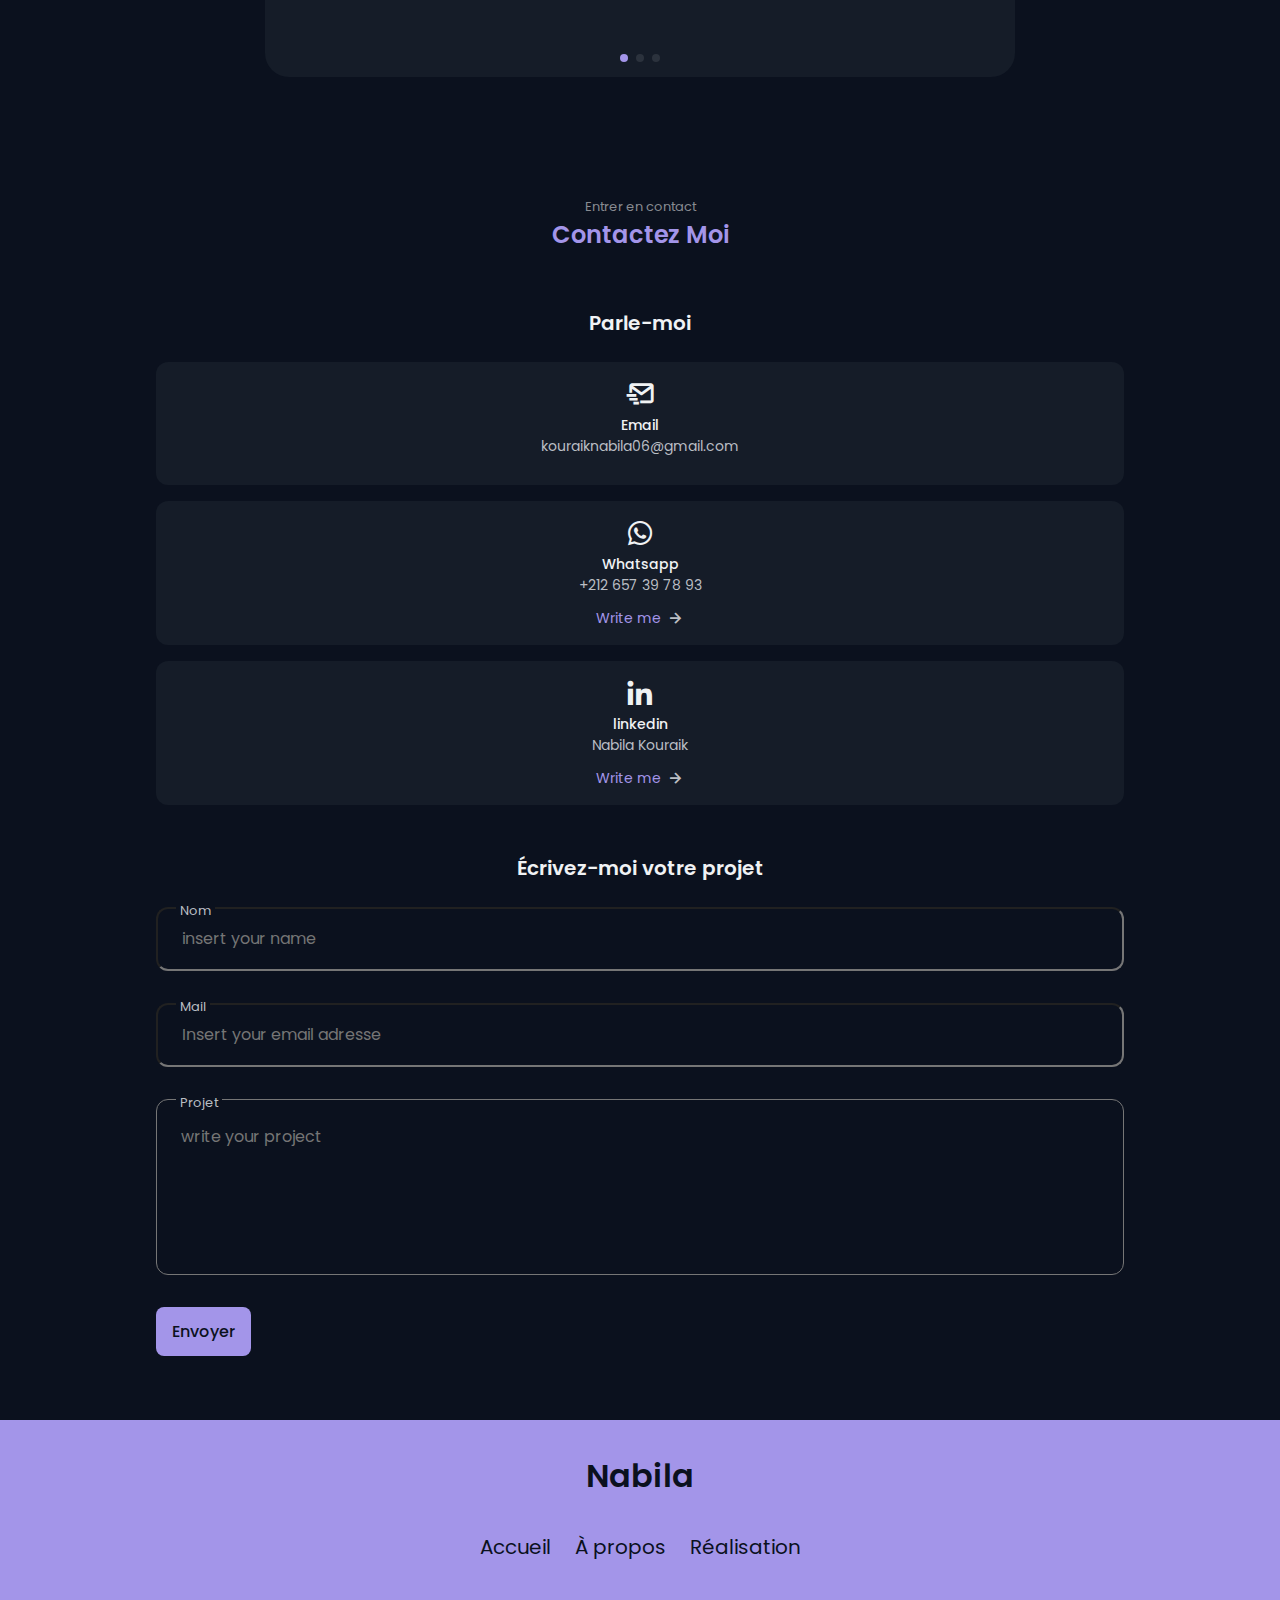
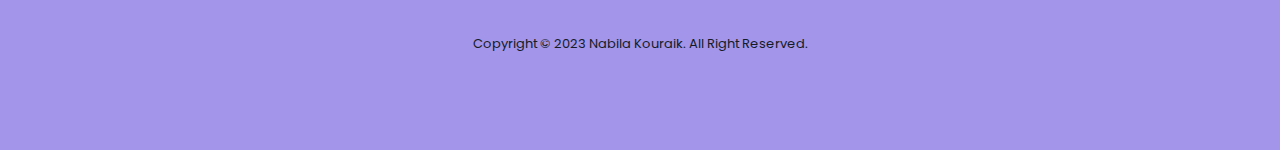
==== commit 794020c4: "EDITED" ====
--- a/index_FR.html
+++ b/index_FR.html
@@ -427,9 +427,7 @@
                 <div class="work__card mix data">
                     <img src="images/project2data.jpg" class="work__img">
                     <h3 class="work__title">base de données</h3>
-                    <a href="#" class="work__button">
-                        Démo <i class='bx bx-arrow-from-left work__icon'></i>
-                    </a>
+                  
                 </div>
 
                 <div class="work__card mix web-desktop">
